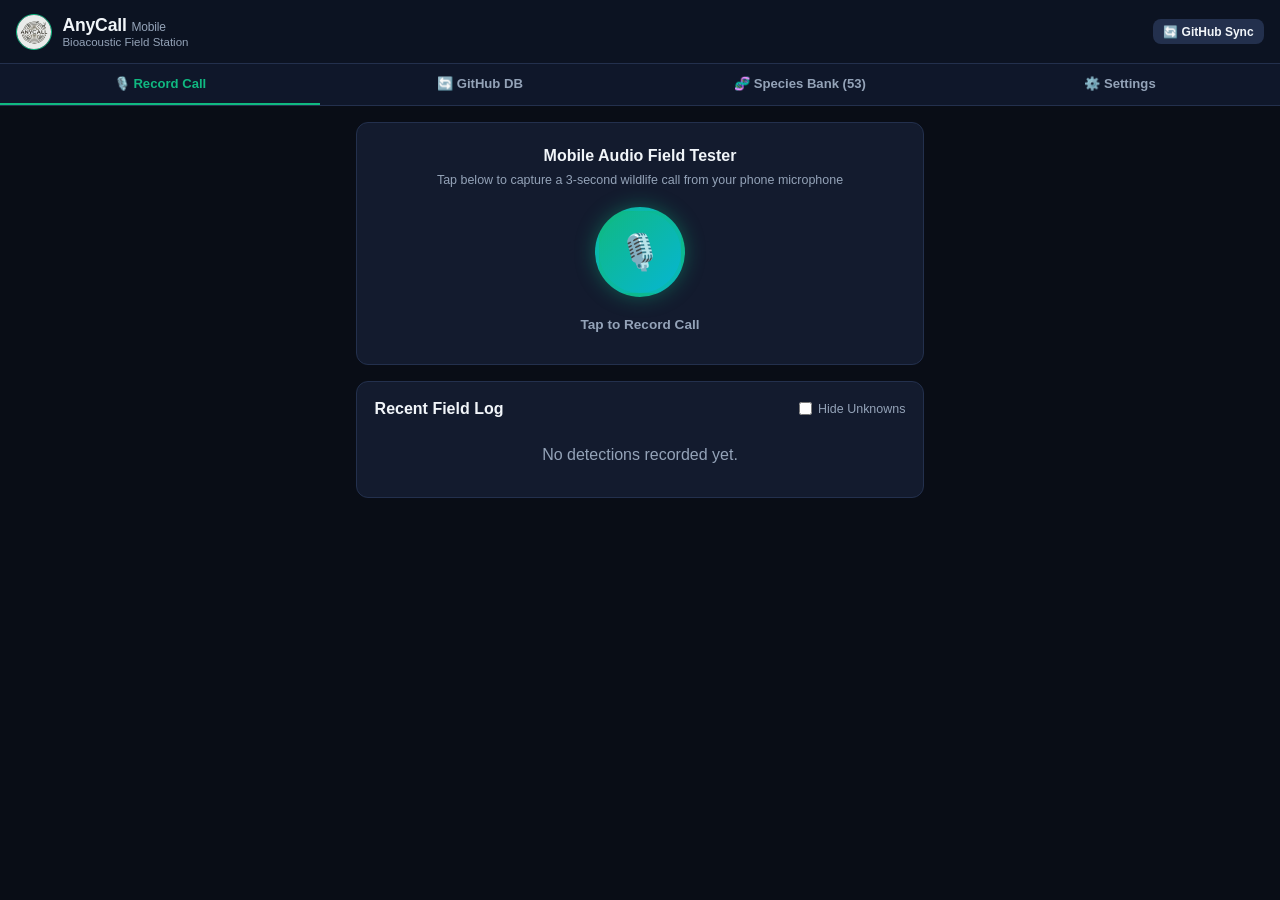
==== public/index.html @ b1ba61fa "feat: initial commit of AnyCall Android Field Station App with GitHub DB Sync" ====
<!DOCTYPE html>
<html lang="en">
<head>
  <meta charset="UTF-8">
  <meta name="viewport" content="width=device-width, initial-scale=1.0, maximum-scale=1.0, user-scalable=no">
  <title>AnyCall — Bioacoustic Mobile Field Station</title>
  <link rel="manifest" href="manifest.json">
  <link rel="stylesheet" href="style.css">
  <meta name="theme-color" content="#10b981">
  <link rel="icon" type="image/png" href="icons/icon-512.png">
</head>
<body>

  <!-- Top Brand Navigation Header -->
  <header>
    <div class="brand-area">
      <img src="icons/icon-512.png" alt="AnyCall Logo" class="brand-icon">
      <div>
        <div class="brand-name">AnyCall <span style="font-weight:400; font-size:0.75rem; color:var(--text-muted);">Mobile</span></div>
        <div class="brand-tag">Bioacoustic Field Station</div>
      </div>
    </div>
    <div>
      <button class="btn btn-secondary" onclick="updateDbFromGitHub()" style="padding: 0.35rem 0.65rem; font-size: 0.75rem;">
        🔄 GitHub Sync
      </button>
    </div>
  </header>

  <!-- Navigation Tabs -->
  <nav class="nav-tabs">
    <button class="tab-btn active" onclick="switchTab('tab-recorder')">🎙️ Record Call</button>
    <button class="tab-btn" onclick="switchTab('tab-sync')">🔄 GitHub DB</button>
    <button class="tab-btn" onclick="switchTab('tab-bank')">🧬 Species Bank (<span id="stat-species-count">53</span>)</button>
    <button class="tab-btn" onclick="switchTab('tab-settings')">⚙️ Settings</button>
  </nav>

  <!-- Main Container -->
  <main>

    <!-- TAB 1: Live Field Recorder -->
    <div id="tab-recorder" class="tab-content active">
      <div class="card" style="text-align: center; padding: 1.5rem 1rem;">
        <div class="card-title">Mobile Audio Field Tester</div>
        <div class="card-subtitle">Tap below to capture a 3-second wildlife call from your phone microphone</div>

        <div class="record-mic-btn" id="btn-record" onclick="toggleRecording()">
          🎙️
        </div>
        <div id="record-label" style="font-size: 0.85rem; font-weight: 600; color: var(--text-muted); margin-bottom: 0.5rem;">
          Tap to Record Call
        </div>
      </div>

      <!-- Inference Result Card -->
      <div class="card" id="rec-result-card" style="display: none;">
        <div style="display: flex; justify-content: space-between; align-items: flex-start; margin-bottom: 0.75rem;">
          <div>
            <div style="font-size: 0.72rem; color: var(--text-muted); text-transform: uppercase;">Top Predicted Species</div>
            <div style="font-size: 1.3rem; font-weight: 700; color: var(--text-main); margin-top: 0.2rem;" id="res-species-name">--</div>
          </div>
          <span id="res-status-badge" class="badge badge-aves">MATCH</span>
        </div>

        <div style="margin-top: 0.5rem;">
          <div style="display: flex; justify-content: space-between; font-size: 0.78rem; margin-bottom: 0.35rem;">
            <span>Cosine Similarity Confidence</span>
            <span id="res-conf-val" style="font-weight: 700;">--</span>
          </div>
          <div class="progress-container" style="margin: 0;">
            <div class="progress-bar" id="res-conf-fill"></div>
          </div>
        </div>
      </div>

      <!-- Live Detections Feed -->
      <div class="card">
        <div style="display: flex; justify-content: space-between; align-items: center; margin-bottom: 0.75rem;">
          <div class="card-title" style="margin-bottom: 0;">Recent Field Log</div>
          <label style="font-size: 0.78rem; color: var(--text-muted); display: flex; align-items: center; gap: 0.35rem; cursor: pointer;">
            <input type="checkbox" id="toggle-hide-unknowns-app" onchange="renderDetectionsFeed()" style="accent-color: var(--accent);">
            <span>Hide Unknowns</span>
          </label>
        </div>

        <div id="detections-feed-container">
          <p style="text-align: center; color: var(--text-muted); padding: 1rem;">No detections logged yet.</p>
        </div>
      </div>
    </div>

    <!-- TAB 2: GitHub Database Sync -->
    <div id="tab-sync" class="tab-content">
      <div class="card">
        <div class="card-title">GitHub Species Prototype Auto-Updater</div>
        <div class="card-subtitle">
          Pull the latest vector embeddings (`anycall.db`) directly from the official GitHub repository repository (`main/anycall.db`).
        </div>

        <div style="padding: 0.85rem; background: #090d16; border-radius: 8px; border: 1px solid var(--border); margin-bottom: 1.25rem;">
          <div style="display: flex; justify-content: space-between; font-size: 0.82rem; margin-bottom: 0.4rem;">
            <span style="color: var(--text-muted);">Official Repo:</span>
            <strong style="color: var(--accent);">techiitheblob/Anycall</strong>
          </div>
          <div style="display: flex; justify-content: space-between; font-size: 0.82rem; margin-bottom: 0.4rem;">
            <span style="color: var(--text-muted);">Remote File:</span>
            <span style="font-family: monospace;">main/anycall.db</span>
          </div>
          <div style="display: flex; justify-content: space-between; font-size: 0.82rem;">
            <span style="color: var(--text-muted);">Last Sync Timestamp:</span>
            <span id="db-last-sync-val" style="font-weight: 600;">Never</span>
          </div>
        </div>

        <button class="btn" id="btn-sync-db" onclick="updateDbFromGitHub()">
          🔄 Update DB from GitHub Now
        </button>

        <div id="db-progress-container" style="display: none; margin-top: 1rem;">
          <div class="progress-container">
            <div class="progress-bar" id="db-progress-bar"></div>
          </div>
          <div id="db-progress-text" style="font-size: 0.75rem; color: var(--text-muted); text-align: center;">
            Downloading species prototypes...
          </div>
        </div>
      </div>
    </div>

    <!-- TAB 3: Enrolled Species Bank -->
    <div id="tab-bank" class="tab-content">
      <div class="card">
        <div class="card-title">Enrolled Species Prototypes</div>
        <div class="card-subtitle">Active prototypes stored on unit hypersphere &middot; Zero retraining required</div>

        <div id="species-list-container">
          <p style="text-align: center; color: var(--text-muted); padding: 1.5rem;">Loading species database...</p>
        </div>
      </div>
    </div>

    <!-- TAB 4: Settings -->
    <div id="tab-settings" class="tab-content">
      <div class="card">
        <div class="card-title">AnyCall Edge Server Connection</div>
        <div class="card-subtitle">Configure the IP or URL of your local AnyCall Edge Station server.</div>

        <div style="margin-bottom: 1rem;">
          <label style="display: block; font-size: 0.78rem; color: var(--text-muted); margin-bottom: 0.35rem;">Edge Server API URL</label>
          <input type="text" id="setting-server-url" style="width: 100%; background: #090d16; border: 1px solid var(--border); color: #fff; padding: 0.6rem; border-radius: 6px; font-size: 0.9rem;" placeholder="http://192.168.1.100:8000">
        </div>

        <button class="btn" onclick="saveServerSettings()">💾 Save Server URL</button>
      </div>
    </div>

  </main>

  <!-- Toast Container -->
  <div id="toast">Operation completed successfully.</div>

  <script src="app.js"></script>
</body>
</html>
---- public/style.css ----
:root {
  --bg-main: #090d16;
  --bg-card: #131b2e;
  --bg-card-hover: #1a253e;
  --border: #23304d;
  --text-main: #f1f5f9;
  --text-muted: #94a3b8;
  --accent: #10b981;
  --accent-glow: rgba(16, 185, 129, 0.25);
  --amber: #f59e0b;
  --rose: #f43f5e;
  --cyan: #06b6d4;
}

* {
  box-sizing: border-box;
  margin: 0;
  padding: 0;
  font-family: -apple-system, BlinkMacSystemFont, "Segoe UI", Roboto, sans-serif;
  -webkit-tap-highlight-color: transparent;
}

body {
  background-color: var(--bg-main);
  color: var(--text-main);
  min-height: 100vh;
  display: flex;
  flex-direction: column;
  user-select: none;
}

header {
  background: #0c1322;
  border-bottom: 1px solid var(--border);
  padding: 0.85rem 1rem;
  display: flex;
  align-items: center;
  justify-content: space-between;
  position: sticky;
  top: 0;
  z-index: 50;
}

.brand-area {
  display: flex;
  align-items: center;
  gap: 0.65rem;
}

.brand-icon {
  width: 36px;
  height: 36px;
  border-radius: 50%;
  object-fit: cover;
  border: 1.5px solid var(--accent);
}

.brand-name {
  font-size: 1.1rem;
  font-weight: 700;
  letter-spacing: -0.01em;
}

.brand-tag {
  font-size: 0.72rem;
  color: var(--text-muted);
}

.nav-tabs {
  display: flex;
  background: #0f172a;
  border-bottom: 1px solid var(--border);
  overflow-x: auto;
}

.tab-btn {
  flex: 1;
  padding: 0.75rem 0.5rem;
  background: transparent;
  border: none;
  color: var(--text-muted);
  font-size: 0.82rem;
  font-weight: 600;
  text-align: center;
  white-space: nowrap;
  border-bottom: 2px solid transparent;
  cursor: pointer;
}

.tab-btn.active {
  color: var(--accent);
  border-bottom-color: var(--accent);
}

main {
  flex: 1;
  padding: 1rem;
  max-width: 600px;
  margin: 0 auto;
  width: 100%;
}

.tab-content {
  display: none;
}

.tab-content.active {
  display: block;
}

.card {
  background: var(--bg-card);
  border: 1px solid var(--border);
  border-radius: 12px;
  padding: 1.1rem;
  margin-bottom: 1rem;
}

.card-title {
  font-size: 1rem;
  font-weight: 700;
  margin-bottom: 0.5rem;
}

.card-subtitle {
  font-size: 0.78rem;
  color: var(--text-muted);
  margin-bottom: 0.85rem;
}

.btn {
  background: var(--accent);
  color: #022c22;
  border: none;
  padding: 0.65rem 1.1rem;
  border-radius: 8px;
  font-weight: 700;
  font-size: 0.88rem;
  cursor: pointer;
  display: inline-flex;
  align-items: center;
  justify-content: center;
  gap: 0.4rem;
  width: 100%;
  transition: transform 0.1s;
}

.btn:active {
  transform: scale(0.98);
}

.btn-secondary {
  background: #23304d;
  color: var(--text-main);
}

.btn-amber {
  background: var(--amber);
  color: #451a03;
}

.progress-container {
  background: #090d16;
  border: 1px solid var(--border);
  border-radius: 6px;
  height: 12px;
  overflow: hidden;
  margin: 0.75rem 0;
}

.progress-bar {
  height: 100%;
  background: linear-gradient(90deg, #10b981, #06b6d4);
  width: 0%;
  transition: width 0.2s ease;
}

.badge {
  display: inline-block;
  padding: 0.2rem 0.5rem;
  border-radius: 4px;
  font-size: 0.7rem;
  font-weight: 700;
  text-transform: uppercase;
}

.badge-aves { background: rgba(16, 185, 129, 0.15); color: #34d399; }
.badge-insecta { background: rgba(245, 158, 11, 0.15); color: #fbbf24; }
.badge-amphibia { background: rgba(6, 182, 212, 0.15); color: #22d3ee; }
.badge-mammalia { background: rgba(99, 102, 241, 0.15); color: #818cf8; }
.badge-unknown { background: rgba(244, 63, 94, 0.15); color: #fb7185; }

.species-item {
  display: flex;
  justify-content: space-between;
  align-items: center;
  padding: 0.75rem 0;
  border-bottom: 1px solid rgba(35, 48, 77, 0.6);
}

.species-item:last-child {
  border-bottom: none;
}

.record-mic-btn {
  width: 90px;
  height: 90px;
  border-radius: 50%;
  background: linear-gradient(135deg, #10b981, #06b6d4);
  border: 4px solid rgba(16, 185, 129, 0.3);
  box-shadow: 0 0 20px rgba(16, 185, 129, 0.4);
  display: flex;
  align-items: center;
  justify-content: center;
  font-size: 2.2rem;
  color: #fff;
  margin: 1.25rem auto;
  cursor: pointer;
}

.record-mic-btn.recording {
  background: linear-gradient(135deg, #f43f5e, #f59e0b);
  box-shadow: 0 0 25px rgba(244, 63, 94, 0.6);
  animation: pulse 1.2s infinite;
}

@keyframes pulse {
  0% { transform: scale(1); }
  50% { transform: scale(1.06); }
  100% { transform: scale(1); }
}

#toast {
  position: fixed;
  bottom: 1.5rem;
  left: 50%;
  transform: translateX(-50%) translateY(100px);
  background: #1e293b;
  color: #fff;
  padding: 0.75rem 1.25rem;
  border-radius: 8px;
  border-left: 4px solid var(--accent);
  box-shadow: 0 10px 25px rgba(0,0,0,0.5);
  font-size: 0.85rem;
  font-weight: 500;
  opacity: 0;
  transition: all 0.3s cubic-bezier(0.16, 1, 0.3, 1);
  z-index: 200;
  width: 90%;
  max-width: 400px;
  text-align: center;
}

#toast.show {
  transform: translateX(-50%) translateY(0);
  opacity: 1;
}
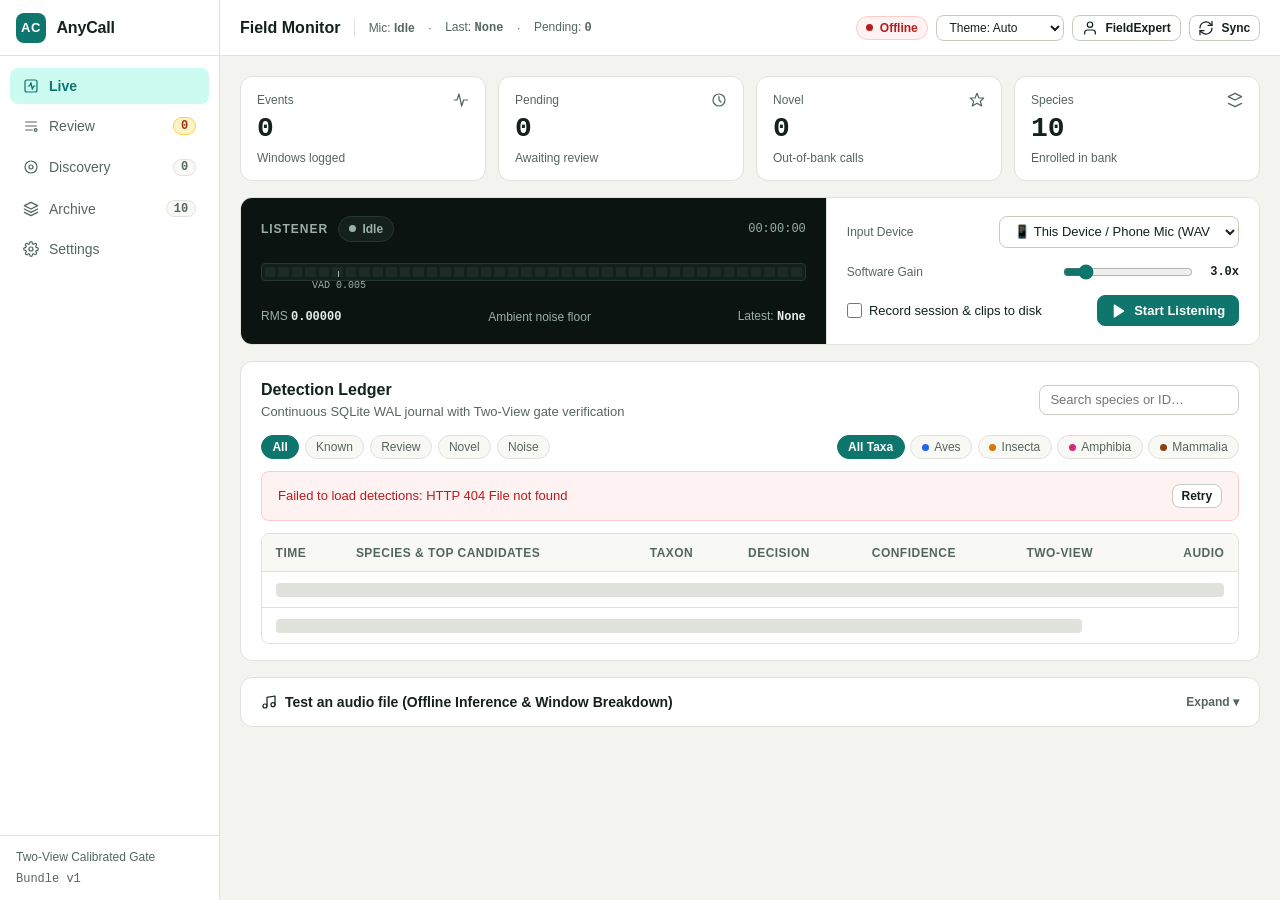
==== commit cbe834dc: "Upgrade Anycall-Android to AnyCall v2 framework, 53-point mobile UI, and direct Phone Mic WAV buffer" ====
--- a/public/index.html
+++ b/public/index.html
@@ -1,164 +1,3722 @@
 <!DOCTYPE html>
-<html lang="en">
+<html lang="en" data-theme="auto">
 <head>
-  <meta charset="UTF-8">
-  <meta name="viewport" content="width=device-width, initial-scale=1.0, maximum-scale=1.0, user-scalable=no">
-  <title>AnyCall — Bioacoustic Mobile Field Station</title>
-  <link rel="manifest" href="manifest.json">
-  <link rel="stylesheet" href="style.css">
-  <meta name="theme-color" content="#10b981">
-  <link rel="icon" type="image/png" href="icons/icon-512.png">
+  <meta charset="UTF-8" />
+  <meta name="viewport" content="width=device-width, initial-scale=1.0, viewport-fit=cover" />
+  <meta name="theme-color" content="#0f766e" />
+  <meta name="apple-mobile-web-app-capable" content="yes" />
+  <meta name="apple-mobile-web-app-status-bar-style" content="black-translucent" />
+  <link rel="manifest" href="manifest.json" />
+  <link rel="icon" type="image/png" href="icons/icon-512.png" />
+  <title>AnyCall Field Station — Acoustic Monitoring Console</title>
+  <style>
+    /* =========================================================================
+       C. COLOR & THEME TOKENS (Items 17–24) + D. TYPOGRAPHY (Items 25–27)
+       ========================================================================= */
+    :root {
+      /* 6-Step Type Scale: 12 / 13 / 14 / 16 / 20 / 28px */
+      --text-xs: 0.75rem;    /* 12px */
+      --text-sm: 0.8125rem;  /* 13px */
+      --text-base: 0.875rem; /* 14px */
+      --text-md: 1rem;       /* 16px */
+      --text-lg: 1.25rem;    /* 20px */
+      --text-xl: 1.75rem;    /* 28px */
+
+      --font-sans: "Inter", -apple-system, BlinkMacSystemFont, "Segoe UI", Roboto, sans-serif;
+      --font-mono: "JetBrains Mono", "SFMono-Regular", Consolas, "Liberation Mono", Menlo, monospace;
+
+      /* Shape & Depth (Item 24) */
+      --radius-card: 12px;
+      --radius-ctrl: 8px;
+      --radius-pill: 999px;
+
+      /* Light Theme (Default — Warm Paper & Deep Teal) */
+      --canvas: #f3f4ef;
+      --surface: #ffffff;
+      --surface-subtle: #f8f9f5;
+      --surface-hover: #eef0e9;
+      --border: #dfe3dc;
+      --border-strong: #c5ccc1;
+      --text: #14211c;
+      --text-muted: #55665e; /* >= 4.8:1 contrast on #ffffff & #f3f4ef */
+
+      --accent: #0f766e;
+      --accent-hover: #115e59;
+      --accent-fg: #ffffff;
+      --accent-tint: #ccfbf1;
+
+      /* Semantic Decision Tokens (Item 20: Novel is Violet, Danger reserved for errors/destructive) */
+      --known-fg: #15803d;
+      --known-bg: #dcfce7;
+      --known-border: #86efac;
+
+      --review-fg: #9a3412;
+      --review-bg: #fef3c7;
+      --review-border: #fcd34d;
+
+      --novel-fg: #6d28d9;
+      --novel-bg: #ede9fe;
+      --novel-border: #c4b5fd;
+
+      --noise-fg: #475569;
+      --noise-bg: #f1f5f9;
+      --noise-border: #cbd5e1;
+
+      --danger: #b91c1c;
+      --danger-hover: #991b1b;
+      --danger-bg: #fef2f2;
+      --danger-border: #fecaca;
+
+      /* Taxon Dot Colors (Item 21) */
+      --taxon-aves: #2563eb;
+      --taxon-insecta: #d97706;
+      --taxon-amphibia: #db2777;
+      --taxon-mammalia: #92400e;
+      --taxon-novel: #7c3aed;
+
+      /* Instrument Panel (Stays dark in Light & Dark themes) */
+      --inst-bg: #0c1411;
+      --inst-surface: #13201b;
+      --inst-border: #233830;
+      --inst-text: #e6efe9;
+      --inst-muted: #9ab0a6;
+      --led-off: #1b2c25;
+      --led-green: #22c55e;
+      --led-amber: #f59e0b;
+      --led-red: #ef4444;
+    }
+
+    /* Dark Theme (Manual or System Auto) */
+    @media (prefers-color-scheme: dark) {
+      html[data-theme="auto"] {
+        --canvas: #0b1210;
+        --surface: #121c18;
+        --surface-subtle: #16231e;
+        --surface-hover: #1c2c26;
+        --border: #24332c;
+        --border-strong: #32473d;
+        --text: #e6efe9;
+        --text-muted: #93a89e;
+
+        --accent: #2dd4bf;
+        --accent-hover: #14b8a6;
+        --accent-fg: #06211d;
+        --accent-tint: #133631;
+
+        --known-fg: #86efac;
+        --known-bg: #0f2e1c;
+        --known-border: #166534;
+
+        --review-fg: #fcd34d;
+        --review-bg: #332208;
+        --review-border: #854d0e;
+
+        --novel-fg: #d8b4fe;
+        --novel-bg: #291547;
+        --novel-border: #5b21b6;
+
+        --noise-fg: #cbd5e1;
+        --noise-bg: #1e293b;
+        --noise-border: #334155;
+
+        --danger: #f87171;
+        --danger-hover: #ef4444;
+        --danger-bg: #2d1215;
+        --danger-border: #7f1d1d;
+      }
+    }
+
+    html[data-theme="dark"] {
+      --canvas: #0b1210;
+      --surface: #121c18;
+      --surface-subtle: #16231e;
+      --surface-hover: #1c2c26;
+      --border: #24332c;
+      --border-strong: #32473d;
+      --text: #e6efe9;
+      --text-muted: #93a89e;
+
+      --accent: #2dd4bf;
+      --accent-hover: #14b8a6;
+      --accent-fg: #06211d;
+      --accent-tint: #133631;
+
+      --known-fg: #86efac;
+      --known-bg: #0f2e1c;
+      --known-border: #166534;
+
+      --review-fg: #fcd34d;
+      --review-bg: #332208;
+      --review-border: #854d0e;
+
+      --novel-fg: #d8b4fe;
+      --novel-bg: #291547;
+      --novel-border: #5b21b6;
+
+      --noise-fg: #cbd5e1;
+      --noise-bg: #1e293b;
+      --noise-border: #334155;
+
+      --danger: #f87171;
+      --danger-hover: #ef4444;
+      --danger-bg: #2d1215;
+      --danger-border: #7f1d1d;
+    }
+
+    /* Item 19: Night (Red-Shift) Fieldwork Mode — preserves scotopic dark adaptation */
+    html[data-theme="night"] {
+      --canvas: #080202;
+      --surface: #120404;
+      --surface-subtle: #1a0707;
+      --surface-hover: #240a0a;
+      --border: #361010;
+      --border-strong: #521818;
+      --text: #ff8585;
+      --text-muted: #bd5757;
+
+      --accent: #e11d48;
+      --accent-hover: #be123c;
+      --accent-fg: #180205;
+      --accent-tint: #330811;
+
+      --known-fg: #fda4af;
+      --known-bg: #29070d;
+      --known-border: #611220;
+
+      --review-fg: #fdba74;
+      --review-bg: #2b1005;
+      --review-border: #6c280b;
+
+      --novel-fg: #f0abfc;
+      --novel-bg: #29092e;
+      --novel-border: #63176e;
+
+      --noise-fg: #c77d7d;
+      --noise-bg: #1c0909;
+      --noise-border: #3d1414;
+
+      --danger: #ff4d4d;
+      --danger-hover: #ff1a1a;
+      --danger-bg: #330505;
+      --danger-border: #7a1111;
+
+      --inst-bg: #080101;
+      --inst-surface: #120303;
+      --inst-border: #360f0f;
+      --inst-text: #ff8585;
+      --inst-muted: #b85151;
+      --led-off: #260808;
+      --led-green: #dc2626;
+      --led-amber: #ea580c;
+      --led-red: #ff4d4d;
+    }
+
+    /* =========================================================================
+       RESET & ACCESSIBILITY BASE (Items 25–27, 49, 51, 52)
+       ========================================================================= */
+    * {
+      box-sizing: border-box;
+      margin: 0;
+      padding: 0;
+    }
+
+    body {
+      background-color: var(--canvas);
+      color: var(--text);
+      font-family: var(--font-sans);
+      font-size: var(--text-base);
+      line-height: 1.5;
+      min-height: 100vh;
+      -webkit-font-smoothing: antialiased;
+    }
+
+    .mono, .num {
+      font-family: var(--font-mono);
+      font-variant-numeric: tabular-nums;
+    }
+
+    :focus-visible {
+      outline: 2px solid var(--accent);
+      outline-offset: 2px;
+    }
+
+    button, input, select {
+      font-family: inherit;
+      font-size: var(--text-base);
+      color: inherit;
+    }
+
+    .svg-icon {
+      width: 16px;
+      height: 16px;
+      stroke: currentColor;
+      stroke-width: 1.85;
+      stroke-linecap: round;
+      stroke-linejoin: round;
+      fill: none;
+      flex-shrink: 0;
+    }
+
+    /* =========================================================================
+       B. APP SHELL: LEFT SIDEBAR + 56px TOP BAR + MAIN AREA (Items 7–10)
+       ========================================================================= */
+    .app-shell {
+      display: grid;
+      grid-template-columns: 220px 1fr;
+      min-height: 100vh;
+    }
+
+    .sidebar {
+      background: var(--surface);
+      border-right: 1px solid var(--border);
+      display: flex;
+      flex-direction: column;
+      position: sticky;
+      top: 0;
+      height: 100vh;
+      z-index: 30;
+    }
+
+    .brand-bar {
+      height: 56px;
+      padding: 0 1rem;
+      display: flex;
+      align-items: center;
+      gap: 0.65rem;
+      border-bottom: 1px solid var(--border);
+    }
+
+    .brand-mark {
+      width: 30px;
+      height: 30px;
+      border-radius: var(--radius-ctrl);
+      background: var(--accent);
+      color: var(--accent-fg);
+      display: grid;
+      place-items: center;
+      font-weight: 600;
+      font-size: var(--text-sm);
+      letter-spacing: 0.04em;
+    }
+
+    .brand-name {
+      font-size: var(--text-md);
+      font-weight: 600;
+      letter-spacing: -0.01em;
+    }
+
+    .nav-rail {
+      padding: 0.75rem 0.6rem;
+      display: flex;
+      flex-direction: column;
+      gap: 0.25rem;
+      flex: 1;
+    }
+
+    .nav-tab {
+      display: flex;
+      align-items: center;
+      justify-content: space-between;
+      gap: 0.65rem;
+      width: 100%;
+      padding: 0.55rem 0.75rem;
+      border: 1px solid transparent;
+      border-radius: var(--radius-ctrl);
+      background: transparent;
+      color: var(--text-muted);
+      font-size: var(--text-base);
+      font-weight: 500;
+      cursor: pointer;
+      text-align: left;
+      transition: background 0.12s, color 0.12s;
+    }
+
+    .nav-tab:hover {
+      background: var(--surface-hover);
+      color: var(--text);
+    }
+
+    .nav-tab[aria-selected="true"] {
+      background: var(--accent-tint);
+      color: var(--accent);
+      font-weight: 600;
+    }
+
+    .nav-tab-left {
+      display: flex;
+      align-items: center;
+      gap: 0.65rem;
+    }
+
+    /* Item 38: Only Review count uses attention colour; Archive & Discovery stay neutral */
+    .nav-badge {
+      font-family: var(--font-mono);
+      font-variant-numeric: tabular-nums;
+      font-size: var(--text-xs);
+      padding: 0.05rem 0.45rem;
+      border-radius: var(--radius-pill);
+      background: var(--surface-subtle);
+      color: var(--text-muted);
+      border: 1px solid var(--border);
+      font-weight: 600;
+    }
+
+    .nav-badge.attention {
+      background: var(--review-bg);
+      color: var(--review-fg);
+      border-color: var(--review-border);
+    }
+
+    .sidebar-foot {
+      padding: 0.75rem 1rem;
+      border-top: 1px solid var(--border);
+      font-size: var(--text-xs);
+      color: var(--text-muted);
+      display: flex;
+      flex-direction: column;
+      gap: 0.25rem;
+    }
+
+    .main-column {
+      display: flex;
+      flex-direction: column;
+      min-width: 0;
+    }
+
+    /* Item 9 & 10: 56px Top Bar with Live Status */
+    .topbar {
+      height: 56px;
+      background: var(--surface);
+      border-bottom: 1px solid var(--border);
+      padding: 0 1.25rem;
+      display: flex;
+      align-items: center;
+      justify-content: space-between;
+      gap: 1rem;
+      position: sticky;
+      top: 0;
+      z-index: 25;
+    }
+
+    .topbar-left {
+      display: flex;
+      align-items: center;
+      gap: 0.85rem;
+      min-width: 0;
+    }
+
+    .page-heading {
+      font-size: var(--text-md);
+      font-weight: 600;
+      white-space: nowrap;
+    }
+
+    .live-strip {
+      display: flex;
+      align-items: center;
+      gap: 0.85rem;
+      font-size: var(--text-xs);
+      color: var(--text-muted);
+      padding-left: 0.85rem;
+      border-left: 1px solid var(--border);
+    }
+
+    .topbar-right {
+      display: flex;
+      align-items: center;
+      gap: 0.5rem;
+    }
+
+    /* Item 2: Real Connection Status Pill */
+    .conn-pill {
+      display: inline-flex;
+      align-items: center;
+      gap: 0.4rem;
+      font-size: var(--text-xs);
+      font-weight: 600;
+      padding: 0.25rem 0.6rem;
+      border-radius: var(--radius-pill);
+      border: 1px solid var(--border);
+      background: var(--surface-subtle);
+      color: var(--text-muted);
+    }
+
+    .conn-dot {
+      width: 7px;
+      height: 7px;
+      border-radius: 50%;
+      background: var(--text-muted);
+    }
+
+    .conn-pill[data-conn="connected"] {
+      color: var(--known-fg);
+      background: var(--known-bg);
+      border-color: var(--known-border);
+    }
+    .conn-pill[data-conn="connected"] .conn-dot {
+      background: var(--known-fg);
+    }
+
+    .conn-pill[data-conn="reconnecting"] {
+      color: var(--review-fg);
+      background: var(--review-bg);
+      border-color: var(--review-border);
+    }
+    .conn-pill[data-conn="reconnecting"] .conn-dot {
+      background: var(--review-fg);
+    }
+
+    .conn-pill[data-conn="offline"] {
+      color: var(--danger);
+      background: var(--danger-bg);
+      border-color: var(--danger-border);
+    }
+    .conn-pill[data-conn="offline"] .conn-dot {
+      background: var(--danger);
+    }
+
+    .workspace {
+      padding: 1.25rem;
+      max-width: 1400px;
+      width: 100%;
+      margin: 0 auto;
+      display: flex;
+      flex-direction: column;
+      gap: 1rem;
+    }
+
+    .tab-panel {
+      display: none;
+      flex-direction: column;
+      gap: 1rem;
+    }
+
+    .tab-panel.active {
+      display: flex;
+    }
+
+    /* =========================================================================
+       CARDS, BUTTONS, TAGS, INPUTS (Items 20, 21, 24, 31, 32)
+       ========================================================================= */
+    .card {
+      background: var(--surface);
+      border: 1px solid var(--border);
+      border-radius: var(--radius-card);
+      padding: 1rem 1.25rem;
+    }
+
+    .card-head {
+      display: flex;
+      align-items: center;
+      justify-content: space-between;
+      gap: 0.75rem;
+      flex-wrap: wrap;
+      margin-bottom: 0.85rem;
+    }
+
+    .card-title {
+      font-size: var(--text-md);
+      font-weight: 600;
+    }
+
+    .card-desc {
+      font-size: var(--text-sm);
+      color: var(--text-muted);
+    }
+
+    .btn {
+      display: inline-flex;
+      align-items: center;
+      justify-content: center;
+      gap: 0.45rem;
+      padding: 0.42rem 0.8rem;
+      border-radius: var(--radius-ctrl);
+      border: 1px solid var(--border-strong);
+      background: var(--surface);
+      color: var(--text);
+      font-size: var(--text-sm);
+      font-weight: 600;
+      cursor: pointer;
+      transition: background 0.12s, border-color 0.12s;
+      white-space: nowrap;
+    }
+
+    .btn:hover:not(:disabled) {
+      background: var(--surface-hover);
+    }
+
+    .btn:disabled {
+      opacity: 0.5;
+      cursor: not-allowed;
+    }
+
+    .btn-primary {
+      background: var(--accent);
+      color: var(--accent-fg);
+      border-color: var(--accent);
+    }
+
+    .btn-primary:hover:not(:disabled) {
+      background: var(--accent-hover);
+      border-color: var(--accent-hover);
+    }
+
+    .btn-danger {
+      background: var(--danger-bg);
+      color: var(--danger);
+      border-color: var(--danger-border);
+    }
+
+    .btn-danger:hover:not(:disabled) {
+      background: var(--danger);
+      color: #ffffff;
+      border-color: var(--danger);
+    }
+
+    .btn-sm {
+      padding: 0.25rem 0.55rem;
+      font-size: var(--text-xs);
+    }
+
+    /* Item 6: High-contrast Play Clip button */
+    .btn-play-clip {
+      display: inline-flex;
+      align-items: center;
+      gap: 0.35rem;
+      padding: 0.25rem 0.6rem;
+      border-radius: var(--radius-ctrl);
+      border: 1px solid var(--border-strong);
+      background: var(--surface-subtle);
+      color: var(--text);
+      font-size: var(--text-xs);
+      font-weight: 600;
+      cursor: pointer;
+    }
+
+    .btn-play-clip:hover {
+      background: var(--accent);
+      color: var(--accent-fg);
+      border-color: var(--accent);
+    }
+
+    .form-input, .form-select {
+      padding: 0.42rem 0.65rem;
+      border-radius: var(--radius-ctrl);
+      border: 1px solid var(--border-strong);
+      background: var(--surface);
+      color: var(--text);
+      font-size: var(--text-sm);
+    }
+
+    /* Decision Tags (Item 20: Novel is Violet) */
+    .decision-tag {
+      display: inline-flex;
+      align-items: center;
+      padding: 0.14rem 0.5rem;
+      border-radius: var(--radius-pill);
+      font-size: var(--text-xs);
+      font-weight: 600;
+      border: 1px solid transparent;
+    }
+
+    .decision-KNOWN, .decision-KNOWN_MEMORY {
+      background: var(--known-bg);
+      color: var(--known-fg);
+      border-color: var(--known-border);
+    }
+
+    .decision-REVIEW {
+      background: var(--review-bg);
+      color: var(--review-fg);
+      border-color: var(--review-border);
+    }
+
+    .decision-NOVEL {
+      background: var(--novel-bg);
+      color: var(--novel-fg);
+      border-color: var(--novel-border);
+    }
+
+    .decision-NOISE {
+      background: var(--noise-bg);
+      color: var(--noise-fg);
+      border-color: var(--noise-border);
+    }
+
+    /* Item 21: Neutral Taxon Tag with Colored Dot */
+    .taxon-tag {
+      display: inline-flex;
+      align-items: center;
+      gap: 0.38rem;
+      padding: 0.14rem 0.5rem;
+      border-radius: var(--radius-pill);
+      font-size: var(--text-xs);
+      font-weight: 500;
+      background: var(--surface-subtle);
+      color: var(--text);
+      border: 1px solid var(--border);
+    }
+
+    .taxon-dot {
+      width: 7px;
+      height: 7px;
+      border-radius: 50%;
+      background: var(--taxon-aves);
+    }
+    .taxon-dot[data-taxon="aves"] { background: var(--taxon-aves); }
+    .taxon-dot[data-taxon="insecta"] { background: var(--taxon-insecta); }
+    .taxon-dot[data-taxon="amphibia"] { background: var(--taxon-amphibia); }
+    .taxon-dot[data-taxon="mammalia"] { background: var(--taxon-mammalia); }
+    .taxon-dot[data-taxon="novel"] { background: var(--taxon-novel); }
+
+    /* =========================================================================
+       ITEM 11: KPI TILES
+       ========================================================================= */
+    .kpi-grid {
+      display: grid;
+      grid-template-columns: repeat(4, 1fr);
+      gap: 0.75rem;
+    }
+
+    .kpi-tile {
+      background: var(--surface);
+      border: 1px solid var(--border);
+      border-radius: var(--radius-card);
+      padding: 0.85rem 1rem;
+      display: flex;
+      flex-direction: column;
+      gap: 0.2rem;
+    }
+
+    .kpi-label {
+      font-size: var(--text-xs);
+      color: var(--text-muted);
+      font-weight: 500;
+      display: flex;
+      align-items: center;
+      justify-content: space-between;
+    }
+
+    .kpi-value {
+      font-family: var(--font-mono);
+      font-variant-numeric: tabular-nums;
+      font-size: var(--text-xl);
+      font-weight: 600;
+      line-height: 1.2;
+    }
+
+    .kpi-sub {
+      font-size: var(--text-xs);
+      color: var(--text-muted);
+    }
+
+    /* =========================================================================
+       ITEM 12, 30, 31: TWO-ZONE LISTENER CARD & 40-SEGMENT LED VU METER
+       ========================================================================= */
+    .listener-card {
+      background: var(--surface);
+      border: 1px solid var(--border);
+      border-radius: var(--radius-card);
+      overflow: hidden;
+      display: grid;
+      grid-template-columns: 1.35fr 1fr;
+    }
+
+    .listener-instrument {
+      background: var(--inst-bg);
+      color: var(--inst-text);
+      padding: 1.1rem 1.25rem;
+      display: flex;
+      flex-direction: column;
+      justify-content: space-between;
+      gap: 0.9rem;
+    }
+
+    .inst-head {
+      display: flex;
+      align-items: center;
+      justify-content: space-between;
+      gap: 0.75rem;
+      flex-wrap: wrap;
+    }
+
+    .inst-title-group {
+      display: flex;
+      align-items: center;
+      gap: 0.65rem;
+    }
+
+    .inst-title {
+      font-size: var(--text-xs);
+      font-weight: 600;
+      letter-spacing: 0.08em;
+      color: var(--inst-muted);
+    }
+
+    /* Item 31: Status Pill driven by data-state */
+    .status-pill {
+      display: inline-flex;
+      align-items: center;
+      gap: 0.4rem;
+      padding: 0.18rem 0.6rem;
+      border-radius: var(--radius-pill);
+      font-size: var(--text-xs);
+      font-weight: 600;
+      border: 1px solid var(--inst-border);
+      background: var(--inst-surface);
+      color: var(--inst-muted);
+    }
+
+    .status-pill-dot {
+      width: 7px;
+      height: 7px;
+      border-radius: 50%;
+      background: var(--inst-muted);
+    }
+
+    .status-pill[data-state="listening"] {
+      color: #4ade80;
+      border-color: #166534;
+      background: #0d2818;
+    }
+    .status-pill[data-state="listening"] .status-pill-dot {
+      background: #22c55e;
+      animation: pulse-dot 1.6s infinite ease-in-out;
+    }
+
+    .status-pill[data-state="recording"] {
+      color: #fca5a5;
+      border-color: #7f1d1d;
+      background: #2d0e11;
+    }
+    .status-pill[data-state="recording"] .status-pill-dot {
+      background: #ef4444;
+      animation: pulse-dot 1s infinite ease-in-out;
+    }
+
+    /* Item 30: 40-Segment LED Bar with Peak-Hold & VAD Threshold Tick */
+    .vu-wrapper {
+      position: relative;
+      padding: 0.45rem 0 0.75rem 0;
+    }
+
+    .vu-led-strip {
+      display: grid;
+      grid-template-columns: repeat(40, 1fr);
+      gap: 3px;
+      height: 18px;
+      background: var(--inst-surface);
+      padding: 3px;
+      border-radius: 4px;
+      border: 1px solid var(--inst-border);
+    }
+
+    .vu-seg {
+      background: var(--led-off);
+      border-radius: 1.5px;
+      transition: background 0.06s;
+    }
+
+    .vu-seg.on[data-zone="green"] { background: var(--led-green); }
+    .vu-seg.on[data-zone="amber"] { background: var(--led-amber); }
+    .vu-seg.on[data-zone="red"]   { background: var(--led-red); }
+    .vu-seg.peak {
+      background: #ffffff !important;
+    }
+
+    .vu-vad-marker {
+      position: absolute;
+      left: 14.3%; /* 0.005 / 0.035 = 14.3% */
+      bottom: 0;
+      transform: translateX(-50%);
+      font-family: var(--font-mono);
+      font-size: 10px;
+      color: var(--inst-muted);
+      display: flex;
+      flex-direction: column;
+      align-items: center;
+      pointer-events: none;
+    }
+
+    .vu-vad-marker::before {
+      content: "";
+      width: 1px;
+      height: 6px;
+      background: var(--inst-muted);
+      margin-bottom: 1px;
+    }
+
+    .inst-meta {
+      display: flex;
+      align-items: center;
+      justify-content: space-between;
+      flex-wrap: wrap;
+      gap: 0.75rem;
+      font-size: var(--text-xs);
+      color: var(--inst-muted);
+    }
+
+    .inst-vad-state[data-active="true"] {
+      color: #4ade80;
+      font-weight: 600;
+    }
+
+    .listener-controls {
+      padding: 1.1rem 1.25rem;
+      background: var(--surface);
+      border-left: 1px solid var(--border);
+      display: flex;
+      flex-direction: column;
+      justify-content: space-between;
+      gap: 0.75rem;
+    }
+
+    .ctrl-row {
+      display: flex;
+      align-items: center;
+      justify-content: space-between;
+      gap: 0.75rem;
+    }
+
+    .ctrl-label {
+      font-size: var(--text-xs);
+      color: var(--text-muted);
+      font-weight: 500;
+    }
+
+    .mobile-ctrl-toggle {
+      display: none;
+    }
+
+    /* =========================================================================
+       ITEM 32–34, 37: FILTER CHIPS & STICKY LEDGER TABLE
+       ========================================================================= */
+    .filter-bar {
+      display: flex;
+      align-items: center;
+      justify-content: space-between;
+      flex-wrap: wrap;
+      gap: 0.65rem;
+      margin-bottom: 0.75rem;
+    }
+
+    .chip-group {
+      display: flex;
+      align-items: center;
+      gap: 0.35rem;
+      flex-wrap: wrap;
+    }
+
+    .filter-chip {
+      padding: 0.25rem 0.65rem;
+      border-radius: var(--radius-pill);
+      border: 1px solid var(--border);
+      background: var(--surface-subtle);
+      color: var(--text-muted);
+      font-size: var(--text-xs);
+      font-weight: 500;
+      cursor: pointer;
+      display: inline-flex;
+      align-items: center;
+      gap: 0.35rem;
+    }
+
+    .filter-chip:hover {
+      background: var(--surface-hover);
+      color: var(--text);
+    }
+
+    .filter-chip[aria-pressed="true"] {
+      background: var(--accent);
+      color: var(--accent-fg);
+      border-color: var(--accent);
+      font-weight: 600;
+    }
+
+    .table-scroll {
+      overflow-x: auto;
+      max-height: 480px;
+      overflow-y: auto;
+      border: 1px solid var(--border);
+      border-radius: var(--radius-ctrl);
+    }
+
+    table {
+      width: 100%;
+      border-collapse: collapse;
+      text-align: left;
+    }
+
+    /* Item 37: Sticky Table Headers, Caps only for table headers */
+    thead th {
+      position: sticky;
+      top: 0;
+      z-index: 5;
+      background: var(--surface-subtle);
+      color: var(--text-muted);
+      font-size: var(--text-xs);
+      font-weight: 600;
+      text-transform: uppercase;
+      letter-spacing: 0.04em;
+      padding: 0.6rem 0.85rem;
+      border-bottom: 1px solid var(--border);
+    }
+
+    tbody td {
+      padding: 0.65rem 0.85rem;
+      border-bottom: 1px solid var(--border);
+      font-size: var(--text-sm);
+      vertical-align: middle;
+    }
+
+    tbody tr:last-child td {
+      border-bottom: none;
+    }
+
+    tbody tr:hover:not(.audio-drawer-row) {
+      background: var(--surface-subtle);
+    }
+
+    /* Item 42: 2-second highlight on newly inserted detection rows */
+    @keyframes row-flash {
+      0%   { background-color: var(--accent-tint); }
+      100% { background-color: transparent; }
+    }
+
+    tr.new-row-highlight {
+      animation: row-flash 2s ease-out;
+    }
+
+    /* Item 5: Theme surface for expanded audio row (no dark rgba block) */
+    tr.audio-drawer-row {
+      background: var(--surface-subtle);
+    }
+
+    .conf-cell {
+      display: flex;
+      align-items: center;
+      gap: 0.5rem;
+    }
+
+    .conf-bar-track {
+      width: 54px;
+      height: 5px;
+      border-radius: var(--radius-pill);
+      background: var(--border);
+      overflow: hidden;
+    }
+
+    .conf-bar-fill {
+      height: 100%;
+      background: var(--accent);
+      border-radius: var(--radius-pill);
+    }
+
+    /* =========================================================================
+       ITEM 13: COLLAPSED FILE TESTER ACCORDION
+       ========================================================================= */
+    details.accordion-card {
+      background: var(--surface);
+      border: 1px solid var(--border);
+      border-radius: var(--radius-card);
+      overflow: hidden;
+    }
+
+    details.accordion-card > summary {
+      padding: 0.85rem 1.25rem;
+      cursor: pointer;
+      font-weight: 600;
+      font-size: var(--text-base);
+      display: flex;
+      align-items: center;
+      justify-content: space-between;
+      user-select: none;
+      list-style: none;
+    }
+
+    details.accordion-card > summary::-webkit-details-marker {
+      display: none;
+    }
+
+    .accordion-body {
+      padding: 1rem 1.25rem;
+      border-top: 1px solid var(--border);
+    }
+
+    /* =========================================================================
+       ITEM 14: REVIEW QUEUE MASTER / DETAIL SPLIT (320px left + right detail)
+       ========================================================================= */
+    .review-split {
+      display: grid;
+      grid-template-columns: 320px 1fr;
+      gap: 1rem;
+      align-items: start;
+    }
+
+    .review-master {
+      background: var(--surface);
+      border: 1px solid var(--border);
+      border-radius: var(--radius-card);
+      overflow: hidden;
+      display: flex;
+      flex-direction: column;
+      max-height: 75vh;
+    }
+
+    .review-master-head {
+      padding: 0.75rem 0.9rem;
+      border-bottom: 1px solid var(--border);
+      background: var(--surface-subtle);
+      display: flex;
+      flex-direction: column;
+      gap: 0.5rem;
+    }
+
+    .review-list {
+      overflow-y: auto;
+      divide-y: 1px solid var(--border);
+    }
+
+    .review-list-item {
+      padding: 0.7rem 0.9rem;
+      border-bottom: 1px solid var(--border);
+      cursor: pointer;
+      display: flex;
+      align-items: flex-start;
+      gap: 0.6rem;
+      transition: background 0.12s;
+    }
+
+    .review-list-item:hover {
+      background: var(--surface-hover);
+    }
+
+    .review-list-item[aria-selected="true"] {
+      background: var(--accent-tint);
+      border-left: 3px solid var(--accent);
+    }
+
+    .review-detail {
+      background: var(--surface);
+      border: 1px solid var(--border);
+      border-radius: var(--radius-card);
+      padding: 1.25rem;
+      display: flex;
+      flex-direction: column;
+      gap: 1rem;
+    }
+
+    .spectrogram-frame {
+      width: 100%;
+      height: 150px;
+      border-radius: var(--radius-ctrl);
+      border: 1px solid var(--border);
+      background: var(--inst-bg);
+      overflow: hidden;
+      position: relative;
+      display: flex;
+      align-items: center;
+      justify-content: center;
+    }
+
+    .spectrogram-frame img,
+    .spectrogram-frame canvas {
+      width: 100%;
+      height: 100%;
+      object-fit: cover;
+      display: block;
+    }
+
+    .kbd-hint {
+      font-family: var(--font-mono);
+      font-size: 11px;
+      padding: 0.08rem 0.35rem;
+      border-radius: 4px;
+      border: 1px solid var(--border-strong);
+      background: var(--surface-subtle);
+      color: var(--text-muted);
+    }
+
+    /* =========================================================================
+       ITEM 15: DISCOVERY CARD GRID
+       ========================================================================= */
+    .discovery-grid {
+      display: grid;
+      grid-template-columns: repeat(auto-fill, minmax(320px, 1fr));
+      gap: 1rem;
+    }
+
+    .cluster-card {
+      background: var(--surface);
+      border: 1px solid var(--border);
+      border-radius: var(--radius-card);
+      overflow: hidden;
+      display: flex;
+      flex-direction: column;
+    }
+
+    .cluster-thumb {
+      height: 108px;
+      background: var(--inst-bg);
+      position: relative;
+      border-bottom: 1px solid var(--border);
+    }
+
+    .cluster-thumb img {
+      width: 100%;
+      height: 100%;
+      object-fit: cover;
+      display: block;
+    }
+
+    .cluster-body {
+      padding: 0.9rem 1rem;
+      display: flex;
+      flex-direction: column;
+      gap: 0.65rem;
+      flex: 1;
+    }
+
+    /* =========================================================================
+       ITEM 36: ARCHIVE KEBAB MENU
+       ========================================================================= */
+    .kebab-wrap {
+      position: relative;
+      display: inline-block;
+    }
+
+    .kebab-menu {
+      position: absolute;
+      right: 0;
+      top: calc(100% + 4px);
+      min-width: 180px;
+      background: var(--surface);
+      border: 1px solid var(--border-strong);
+      border-radius: var(--radius-ctrl);
+      padding: 0.3rem;
+      z-index: 40;
+      display: none;
+      flex-direction: column;
+      gap: 0.15rem;
+    }
+
+    .kebab-menu.open {
+      display: flex;
+    }
+
+    .kebab-item {
+      padding: 0.4rem 0.65rem;
+      border: none;
+      background: transparent;
+      color: var(--text);
+      font-size: var(--text-xs);
+      text-align: left;
+      border-radius: 6px;
+      cursor: pointer;
+    }
+
+    .kebab-item:hover {
+      background: var(--surface-hover);
+    }
+
+    /* =========================================================================
+       ITEM 16: SETTINGS SECTIONS + DANGER ZONE
+       ========================================================================= */
+    .settings-grid {
+      display: grid;
+      grid-template-columns: repeat(auto-fit, minmax(340px, 1fr));
+      gap: 1rem;
+    }
+
+    .danger-zone-card {
+      background: var(--surface);
+      border: 1px solid var(--danger-border);
+      border-radius: var(--radius-card);
+      padding: 1.1rem 1.25rem;
+    }
+
+    .danger-row {
+      display: flex;
+      align-items: center;
+      justify-content: space-between;
+      gap: 1rem;
+      padding: 0.75rem 0;
+      border-top: 1px solid var(--border);
+      flex-wrap: wrap;
+    }
+
+    /* =========================================================================
+       ITEMS 39–41, 47, 48: SKELETONS, SPINNER, MODALS, TOAST
+       ========================================================================= */
+    @keyframes shimmer {
+      0%   { opacity: 0.45; }
+      50%  { opacity: 0.9; }
+      100% { opacity: 0.45; }
+    }
+
+    .skeleton-line {
+      height: 14px;
+      border-radius: 4px;
+      background: var(--border);
+      animation: shimmer 1.4s infinite ease-in-out;
+    }
+
+    @keyframes spin {
+      to { transform: rotate(360deg); }
+    }
+
+    .spin {
+      animation: spin 0.8s linear infinite;
+    }
+
+    @keyframes pulse-dot {
+      0%, 100% { opacity: 1; transform: scale(1); }
+      50%      { opacity: 0.4; transform: scale(0.88); }
+    }
+
+    .error-banner {
+      padding: 0.75rem 1rem;
+      border-radius: var(--radius-ctrl);
+      background: var(--danger-bg);
+      color: var(--danger);
+      border: 1px solid var(--danger-border);
+      display: flex;
+      align-items: center;
+      justify-content: space-between;
+      gap: 0.75rem;
+      font-size: var(--text-sm);
+    }
+
+    .modal-backdrop {
+      position: fixed;
+      inset: 0;
+      background: rgba(10, 16, 14, 0.65);
+      display: none;
+      place-items: center;
+      z-index: 100;
+      padding: 1rem;
+    }
+
+    .modal-backdrop.open {
+      display: grid;
+    }
+
+    .modal-dialog {
+      background: var(--surface);
+      border: 1px solid var(--border-strong);
+      border-radius: var(--radius-card);
+      width: 100%;
+      max-width: 440px;
+      padding: 1.25rem;
+      display: flex;
+      flex-direction: column;
+      gap: 0.9rem;
+    }
+
+    #toast {
+      position: fixed;
+      bottom: 1.25rem;
+      right: 1.25rem;
+      background: var(--surface);
+      color: var(--text);
+      border: 1px solid var(--border-strong);
+      border-left: 4px solid var(--accent);
+      border-radius: var(--radius-ctrl);
+      padding: 0.7rem 1rem;
+      font-size: var(--text-sm);
+      font-weight: 500;
+      z-index: 120;
+      transform: translateY(130%);
+      opacity: 0;
+      transition: transform 0.2s ease, opacity 0.2s ease;
+      max-width: 380px;
+    }
+
+    #toast.show {
+      transform: translateY(0);
+      opacity: 1;
+    }
+
+    #toast[data-error="true"] {
+      border-left-color: var(--danger);
+    }
+
+    /* =========================================================================
+       ITEMS 8, 51, 52: MOBILE BOTTOM BAR & REDUCED MOTION
+       ========================================================================= */
+    @media (max-width: 768px) {
+      .app-shell {
+        grid-template-columns: 1fr;
+        padding-bottom: calc(68px + env(safe-area-inset-bottom, 0px));
+      }
+
+      .sidebar {
+        position: fixed;
+        bottom: 0;
+        top: auto;
+        left: 0;
+        right: 0;
+        height: calc(60px + env(safe-area-inset-bottom, 0px));
+        padding-bottom: env(safe-area-inset-bottom, 0px);
+        border-right: none;
+        border-top: 1px solid var(--border);
+        flex-direction: row;
+      }
+
+      .brand-bar, .sidebar-foot {
+        display: none;
+      }
+
+      .nav-rail {
+        flex-direction: row;
+        padding: 0.25rem;
+        justify-content: space-around;
+        align-items: center;
+      }
+
+      .nav-tab {
+        flex-direction: column;
+        justify-content: center;
+        gap: 0.15rem;
+        padding: 0.35rem 0.25rem;
+        font-size: 11px;
+        min-height: 48px;
+        text-align: center;
+      }
+
+      .nav-tab-left {
+        flex-direction: column;
+        gap: 0.15rem;
+      }
+
+      .nav-badge {
+        display: none;
+      }
+
+      .live-strip {
+        display: none;
+      }
+
+      .kpi-grid {
+        display: flex;
+        overflow-x: auto;
+        padding-bottom: 0.25rem;
+      }
+
+      .kpi-tile {
+        min-width: 145px;
+      }
+
+      .listener-card {
+        grid-template-columns: 1fr;
+      }
+
+      .mobile-ctrl-toggle {
+        display: inline-flex;
+      }
+
+      .listener-controls[data-collapsed="true"] {
+        display: none;
+      }
+
+      .review-split {
+        grid-template-columns: 1fr;
+      }
+
+      .btn, .form-input, .form-select, .filter-chip {
+        min-height: 44px;
+      }
+    }
+
+    @media (prefers-reduced-motion: reduce) {
+      *, *::before, *::after {
+        animation-duration: 0.001ms !important;
+        animation-iteration-count: 1 !important;
+        transition-duration: 0.001ms !important;
+      }
+    }
+  </style>
 </head>
 <body>
-
-  <!-- Top Brand Navigation Header -->
-  <header>
-    <div class="brand-area">
-      <img src="icons/icon-512.png" alt="AnyCall Logo" class="brand-icon">
+  <datalist id="species-options"></datalist>
+
+  <div class="app-shell">
+    <!-- ITEM 7 & 8: Left Sidebar Rail (Desktop) / Bottom Tab Bar (Mobile) -->
+    <aside class="sidebar" aria-label="Primary Navigation">
+      <div class="brand-bar">
+        <div class="brand-mark" aria-hidden="true">AC</div>
+        <div>
+          <div class="brand-name">AnyCall</div>
+        </div>
+      </div>
+
+      <nav class="nav-rail" role="tablist" aria-label="Station Views" id="main-tablist">
+        <button class="nav-tab" role="tab" id="tab-btn-live" aria-controls="panel-live" aria-selected="true" onclick="switchView('live', this)">
+          <span class="nav-tab-left">
+            <svg class="svg-icon" viewBox="0 0 24 24"><rect x="3" y="3" width="18" height="18" rx="3"/><path d="M8 12h2l2-5 2 10 2-5h2"/></svg>
+            <span>Live</span>
+          </span>
+        </button>
+
+        <button class="nav-tab" role="tab" id="tab-btn-review" aria-controls="panel-review" aria-selected="false" onclick="switchView('review', this)">
+          <span class="nav-tab-left">
+            <svg class="svg-icon" viewBox="0 0 24 24"><path d="M4 6h16M4 12h16M4 18h10"/><circle cx="19" cy="18" r="2"/></svg>
+            <span>Review</span>
+          </span>
+          <span class="nav-badge attention" id="badge-reviews">0</span>
+        </button>
+
+        <button class="nav-tab" role="tab" id="tab-btn-discovery" aria-controls="panel-discovery" aria-selected="false" onclick="switchView('discovery', this)">
+          <span class="nav-tab-left">
+            <svg class="svg-icon" viewBox="0 0 24 24"><circle cx="12" cy="12" r="9"/><circle cx="12" cy="12" r="3"/></svg>
+            <span>Discovery</span>
+          </span>
+          <span class="nav-badge" id="badge-clusters">0</span>
+        </button>
+
+        <button class="nav-tab" role="tab" id="tab-btn-archive" aria-controls="panel-archive" aria-selected="false" onclick="switchView('archive', this)">
+          <span class="nav-tab-left">
+            <svg class="svg-icon" viewBox="0 0 24 24"><path d="M12 2L2 7l10 5 10-5-10-5z"/><path d="M2 17l10 5 10-5M2 12l10 5 10-5"/></svg>
+            <span>Archive</span>
+          </span>
+          <span class="nav-badge" id="badge-species">0</span>
+        </button>
+
+        <button class="nav-tab" role="tab" id="tab-btn-settings" aria-controls="panel-settings" aria-selected="false" onclick="switchView('settings', this)">
+          <span class="nav-tab-left">
+            <svg class="svg-icon" viewBox="0 0 24 24"><circle cx="12" cy="12" r="3"/><path d="M19.4 15a1.65 1.65 0 0 0 .33 1.82l.06.06a2 2 0 1 1-2.83 2.83l-.06-.06a1.65 1.65 0 0 0-1.82-.33 1.65 1.65 0 0 0-1 1.51V21a2 2 0 1 1-4 0v-.09A1.65 1.65 0 0 0 9 19.4a1.65 1.65 0 0 0-1.82.33l-.06.06a2 2 0 1 1-2.83-2.83l.06-.06a1.65 1.65 0 0 0 .33-1.82 1.65 1.65 0 0 0-1.51-1H3a2 2 0 1 1 0-4h.09A1.65 1.65 0 0 0 4.6 9a1.65 1.65 0 0 0-.33-1.82l-.06-.06a2 2 0 1 1 2.83-2.83l.06.06a1.65 1.65 0 0 0 1.82.33H9a1.65 1.65 0 0 0 1-1.51V3a2 2 0 1 1 4 0v.09a1.65 1.65 0 0 0 1 1.51 1.65 1.65 0 0 0 1.82-.33l.06-.06a2 2 0 1 1 2.83 2.83l-.06.06a1.65 1.65 0 0 0-.33 1.82V9a1.65 1.65 0 0 0 1.51 1H21a2 2 0 1 1 0 4h-.09a1.65 1.65 0 0 0-1.51 1z"/></svg>
+            <span>Settings</span>
+          </span>
+        </button>
+      </nav>
+
+      <div class="sidebar-foot">
+        <div>Two-View Calibrated Gate</div>
+        <div class="mono" id="sidebar-bundle-ver">Bundle v1</div>
+      </div>
+    </aside>
+
+    <!-- MAIN COLUMN -->
+    <div class="main-column">
+      <!-- ITEM 9 & 10: Compact 56px Top Bar -->
+      <header class="topbar">
+        <div class="topbar-left">
+          <h1 class="page-heading" id="topbar-title">Field Monitor</h1>
+          <div class="live-strip" aria-label="Live station status">
+            <span>Mic: <strong id="strip-mic-state">Idle</strong></span>
+            <span>&middot;</span>
+            <span>Last: <strong class="mono" id="strip-last-det">None</strong></span>
+            <span>&middot;</span>
+            <span>Pending: <strong class="mono" id="strip-pending">0</strong></span>
+          </div>
+        </div>
+
+        <div class="topbar-right">
+          <button type="button" class="conn-pill" id="conn-pill" data-conn="connected" title="Configure Edge Station Server URL" onclick="openServerModal(this)" style="cursor: pointer;">
+            <span class="conn-dot"></span>
+            <span id="conn-label">Connected</span>
+          </button>
+
+          <select id="theme-quick-select" class="form-select" aria-label="Theme mode" onchange="setThemeMode(this.value)" style="padding: 0.25rem 0.5rem; font-size: var(--text-xs);">
+            <option value="auto">Theme: Auto</option>
+            <option value="light">Light (Paper)</option>
+            <option value="dark">Dark (Forest)</option>
+            <option value="night">Night (Red-Shift)</option>
+          </select>
+
+          <button class="btn btn-sm" id="btn-expert-session" onclick="openExpertModal(this)">
+            <svg class="svg-icon" viewBox="0 0 24 24"><path d="M20 21v-2a4 4 0 0 0-4-4H8a4 4 0 0 0-4 4v2"/><circle cx="12" cy="7" r="4"/></svg>
+            <span id="lbl-expert-name">FieldExpert</span>
+          </button>
+
+          <button class="btn btn-sm" id="btn-sync" onclick="syncAllData()" title="Sync station data">
+            <svg class="svg-icon" id="sync-icon" viewBox="0 0 24 24"><path d="M21 2v6h-6"/><path d="M3 12a9 9 0 0 1 15-6.7L21 8"/><path d="M3 22v-6h6"/><path d="M21 12a9 9 0 0 1-15 6.7L3 16"/></svg>
+            <span>Sync</span>
+          </button>
+        </div>
+      </header>
+
+      <main class="workspace">
+        <!-- ===============================================================
+             PANEL 1: FIELD MONITOR (LIVE)
+             =============================================================== -->
+        <section class="tab-panel active" id="panel-live" role="tabpanel" aria-labelledby="tab-btn-live">
+          <!-- ITEM 11: 4 KPI Tiles -->
+          <div class="kpi-grid">
+            <div class="kpi-tile">
+              <div class="kpi-label">
+                <span>Events</span>
+                <svg class="svg-icon" viewBox="0 0 24 24"><path d="M2 12h4l3-9 4 18 3-9h6"/></svg>
+              </div>
+              <div class="kpi-value" id="kpi-events">0</div>
+              <div class="kpi-sub">Windows logged</div>
+            </div>
+            <div class="kpi-tile">
+              <div class="kpi-label">
+                <span>Pending</span>
+                <svg class="svg-icon" viewBox="0 0 24 24"><circle cx="12" cy="12" r="9"/><path d="M12 7v5l3 3"/></svg>
+              </div>
+              <div class="kpi-value" id="kpi-pending">0</div>
+              <div class="kpi-sub">Awaiting review</div>
+            </div>
+            <div class="kpi-tile">
+              <div class="kpi-label">
+                <span>Novel</span>
+                <svg class="svg-icon" viewBox="0 0 24 24"><polygon points="12 2 15 9 22 9 17 14 19 21 12 17 5 21 7 14 2 9 9 9"/></svg>
+              </div>
+              <div class="kpi-value" id="kpi-novel">0</div>
+              <div class="kpi-sub">Out-of-bank calls</div>
+            </div>
+            <div class="kpi-tile">
+              <div class="kpi-label">
+                <span>Species</span>
+                <svg class="svg-icon" viewBox="0 0 24 24"><path d="M12 2L2 7l10 5 10-5-10-5z"/><path d="M2 17l10 5 10-5"/></svg>
+              </div>
+              <div class="kpi-value" id="kpi-species">0</div>
+              <div class="kpi-sub">Enrolled in bank</div>
+            </div>
+          </div>
+
+          <!-- ITEM 12, 30, 31: Two-Zone Listener Card -->
+          <div class="listener-card">
+            <div class="listener-instrument">
+              <div class="inst-head">
+                <div class="inst-title-group">
+                  <span class="inst-title">LISTENER</span>
+                  <span class="status-pill" id="mic-status-pill" data-state="idle">
+                    <span class="status-pill-dot"></span>
+                    <span id="mic-status-text">Idle</span>
+                  </span>
+                </div>
+                <div style="display: flex; align-items: center; gap: 0.65rem;">
+                  <span class="mono" style="font-size: var(--text-xs); color: var(--inst-muted);" id="mic-uptime">00:00:00</span>
+                  <button class="btn btn-sm mobile-ctrl-toggle" onclick="toggleMobileMicControls()" style="background: var(--inst-surface); color: var(--inst-text); border-color: var(--inst-border);">
+                    Controls ▾
+                  </button>
+                </div>
+              </div>
+
+              <!-- 40-Segment LED VU Meter -->
+              <div class="vu-wrapper">
+                <div class="vu-led-strip" id="vu-led-strip" aria-label="Input level meter"></div>
+                <div class="vu-vad-marker" title="VAD Trigger Threshold (0.005 RMS)">VAD 0.005</div>
+              </div>
+
+              <div class="inst-meta">
+                <span>RMS <strong class="mono" id="mic-rms-val" style="color: var(--inst-text);">0.00000</strong></span>
+                <span class="inst-vad-state" id="mic-vad-indicator" data-active="false">Ambient noise floor</span>
+                <span>Latest: <strong class="mono" id="mic-last-detection" style="color: var(--inst-text);">None</strong></span>
+              </div>
+            </div>
+
+            <div class="listener-controls" id="listener-controls-pane" data-collapsed="false">
+              <div class="ctrl-row">
+                <label class="ctrl-label" for="mic-device-select">Input Device</label>
+                <select id="mic-device-select" class="form-select" style="flex: 1; max-width: 240px;">
+                  <option value="phone_mic">📱 This Device / Phone Mic (WAV Buffer)</option>
+                  <option value="">Station Default Input Device</option>
+                </select>
+              </div>
+
+              <div class="ctrl-row">
+                <label class="ctrl-label" for="mic-gain-slider">Software Gain</label>
+                <div style="display: flex; align-items: center; gap: 0.5rem;">
+                  <input type="range" id="mic-gain-slider" min="0.5" max="20" step="0.5" value="3.0" style="width: 130px; accent-color: var(--accent);" oninput="updateMicGainPreview(this.value)" onchange="commitMicGain(this.value)" />
+                  <span class="mono" id="mic-gain-lbl" style="font-size: var(--text-xs); font-weight: 600; min-width: 38px; text-align: right;">3.0x</span>
+                </div>
+              </div>
+
+              <div class="ctrl-row">
+                <label style="display: flex; align-items: center; gap: 0.45rem; font-size: var(--text-sm); cursor: pointer; user-select: none;">
+                  <input type="checkbox" id="mic-record-session" style="accent-color: var(--accent); width: 15px; height: 15px; cursor: pointer;" />
+                  <span>Record session &amp; clips to disk</span>
+                </label>
+
+                <button id="btn-toggle-mic" class="btn btn-primary" onclick="toggleContinuousMic()">
+                  <svg class="svg-icon" id="mic-btn-svg" viewBox="0 0 24 24"><polygon points="5 3 19 12 5 21 5 3" fill="currentColor"/></svg>
+                  <span id="mic-btn-label">Start Listening</span>
+                </button>
+              </div>
+            </div>
+          </div>
+
+          <!-- ITEM 32–34, 37: Detection Ledger with Filter Chips -->
+          <div class="card">
+            <div class="card-head">
+              <div>
+                <div class="card-title">Detection Ledger</div>
+                <div class="card-desc">Continuous SQLite WAL journal with Two-View gate verification</div>
+              </div>
+              <div style="display: flex; align-items: center; gap: 0.5rem;">
+                <input type="search" id="ledger-search" class="form-input" placeholder="Search species or ID…" oninput="renderDetections(currentDetections)" style="width: 200px;" />
+              </div>
+            </div>
+
+            <div class="filter-bar">
+              <!-- Decision Filter Chips -->
+              <div class="chip-group" role="group" aria-label="Filter by Decision">
+                <button class="filter-chip" aria-pressed="true" data-dec="" onclick="setDecisionChip(this, '')">All</button>
+                <button class="filter-chip" aria-pressed="false" data-dec="KNOWN" onclick="setDecisionChip(this, 'KNOWN')">Known</button>
+                <button class="filter-chip" aria-pressed="false" data-dec="REVIEW" onclick="setDecisionChip(this, 'REVIEW')">Review</button>
+                <button class="filter-chip" aria-pressed="false" data-dec="NOVEL" onclick="setDecisionChip(this, 'NOVEL')">Novel</button>
+                <button class="filter-chip" aria-pressed="false" data-dec="NOISE" onclick="setDecisionChip(this, 'NOISE')">Noise</button>
+              </div>
+
+              <!-- Taxon Filter Chips -->
+              <div class="chip-group" role="group" aria-label="Filter by Taxon">
+                <button class="filter-chip" aria-pressed="true" data-tax="" onclick="setTaxonChip(this, '')">All Taxa</button>
+                <button class="filter-chip" aria-pressed="false" data-tax="Aves" onclick="setTaxonChip(this, 'Aves')"><span class="taxon-dot" data-taxon="aves"></span>Aves</button>
+                <button class="filter-chip" aria-pressed="false" data-tax="Insecta" onclick="setTaxonChip(this, 'Insecta')"><span class="taxon-dot" data-taxon="insecta"></span>Insecta</button>
+                <button class="filter-chip" aria-pressed="false" data-tax="Amphibia" onclick="setTaxonChip(this, 'Amphibia')"><span class="taxon-dot" data-taxon="amphibia"></span>Amphibia</button>
+                <button class="filter-chip" aria-pressed="false" data-tax="Mammalia" onclick="setTaxonChip(this, 'Mammalia')"><span class="taxon-dot" data-taxon="mammalia"></span>Mammalia</button>
+              </div>
+            </div>
+
+            <div id="detections-error-slot"></div>
+
+            <div class="table-scroll">
+              <table>
+                <thead>
+                  <tr>
+                    <th>Time</th>
+                    <th>Species &amp; Top Candidates</th>
+                    <th>Taxon</th>
+                    <th>Decision</th>
+                    <th>Confidence</th>
+                    <th>Two-View</th>
+                    <th style="text-align: right;">Audio</th>
+                  </tr>
+                </thead>
+                <tbody id="detections-tbody">
+                  <tr><td colspan="7"><div class="skeleton-line" style="width: 100%;"></div></td></tr>
+                  <tr><td colspan="7"><div class="skeleton-line" style="width: 85%;"></div></td></tr>
+                </tbody>
+              </table>
+            </div>
+          </div>
+
+          <!-- ITEM 13: Collapsed File Tester Accordion -->
+          <details class="accordion-card" id="tester-accordion">
+            <summary>
+              <span style="display: flex; align-items: center; gap: 0.5rem;">
+                <svg class="svg-icon" viewBox="0 0 24 24"><path d="M9 18V5l12-2v13"/><circle cx="6" cy="18" r="3"/><circle cx="18" cy="16" r="3"/></svg>
+                <span>Test an audio file (Offline Inference &amp; Window Breakdown)</span>
+              </span>
+              <span style="font-size: var(--text-xs); color: var(--text-muted);">Expand ▾</span>
+            </summary>
+            <div class="accordion-body">
+              <div style="display: flex; gap: 0.75rem; align-items: center; flex-wrap: wrap;">
+                <input type="file" id="classify-file" class="form-input" accept="audio/*" onchange="handleClassifyFile(this.files[0])" style="flex: 1; min-width: 240px;" />
+                <button class="btn btn-primary" id="btn-run-classify" disabled onclick="submitClassify()">Run Inference</button>
+                <button class="btn" onclick="clearAudioTester()">Reset</button>
+              </div>
+
+              <div id="classify-results-card" style="display: none; margin-top: 1rem; padding-top: 1rem; border-top: 1px solid var(--border);">
+                <div style="display: flex; justify-content: space-between; align-items: center; flex-wrap: wrap; gap: 0.75rem; margin-bottom: 0.85rem;">
+                  <div id="res-species" style="font-size: var(--text-md); font-weight: 600;"></div>
+                  <div style="display: flex; align-items: center; gap: 0.75rem;">
+                    <span id="res-badge"></span>
+                    <span class="mono" style="font-size: var(--text-sm);">Peak: <strong id="res-conf-text">--</strong></span>
+                    <span class="mono" id="res-view-agree" style="font-size: var(--text-xs); font-weight: 600;"></span>
+                  </div>
+                </div>
+
+                <div id="res-probable-list" style="display: flex; flex-direction: column; gap: 0.5rem; margin-bottom: 1rem;"></div>
+
+                <div class="table-scroll" style="max-height: 260px;">
+                  <table>
+                    <thead>
+                      <tr>
+                        <th>Window</th>
+                        <th>Offset</th>
+                        <th>Detected Call</th>
+                        <th>Decision</th>
+                        <th>Conf</th>
+                        <th>&rho;<sub>deep</sub></th>
+                        <th>&rho;<sub>desc</sub></th>
+                      </tr>
+                    </thead>
+                    <tbody id="res-segments-tbody"></tbody>
+                  </table>
+                </div>
+              </div>
+            </div>
+          </details>
+        </section>
+
+        <!-- ===============================================================
+             PANEL 2: REVIEW QUEUE (MASTER / DETAIL SPLIT — ITEMS 14, 35, 44, 45)
+             =============================================================== -->
+        <section class="tab-panel" id="panel-review" role="tabpanel" aria-labelledby="tab-btn-review">
+          <div class="card" style="padding: 0.75rem 1.25rem; display: flex; justify-content: space-between; align-items: center; flex-wrap: wrap; gap: 0.75rem;">
+            <div style="display: flex; align-items: center; gap: 0.65rem; flex-wrap: wrap; font-size: var(--text-xs); color: var(--text-muted);">
+              <span>Keyboard shortcuts:</span>
+              <span><kbd class="kbd-hint">A</kbd> Confirm</span>
+              <span><kbd class="kbd-hint">R</kbd> Mark Noise</span>
+              <span><kbd class="kbd-hint">N</kbd> Next</span>
+              <span><kbd class="kbd-hint">Space</kbd> Play/Pause</span>
+            </div>
+            <div style="display: flex; align-items: center; gap: 0.5rem; flex-wrap: wrap;">
+              <button class="btn btn-sm btn-primary" id="btn-bulk-confirm" disabled onclick="executeBulkReview('confirm')">Confirm Selected (<span id="bulk-count">0</span>)</button>
+              <button class="btn btn-sm btn-danger" id="btn-bulk-noise" disabled onclick="executeBulkReview('noise')">Reject Selected</button>
+            </div>
+          </div>
+
+          <div id="review-error-slot"></div>
+
+          <div class="review-split">
+            <!-- Master List (320px) -->
+            <div class="review-master">
+              <div class="review-master-head">
+                <div style="display: flex; justify-content: space-between; align-items: center;">
+                  <label style="display: flex; align-items: center; gap: 0.45rem; font-size: var(--text-xs); font-weight: 600; cursor: pointer;">
+                    <input type="checkbox" id="review-select-all" onchange="toggleSelectAllReviews(this.checked)" />
+                    <span>Pending Items</span>
+                  </label>
+                  <span class="mono" style="font-size: var(--text-xs); color: var(--text-muted);" id="review-list-count">0 items</span>
+                </div>
+              </div>
+              <div class="review-list" id="review-master-list"></div>
+            </div>
+
+            <!-- Detail Pane -->
+            <div class="review-detail" id="review-detail-pane">
+              <div style="color: var(--text-muted); text-align: center; padding: 3rem 1rem;">
+                Select a pending window on the left to inspect its spectrogram, audio, and Two-View margins.
+              </div>
+            </div>
+          </div>
+        </section>
+
+        <!-- ===============================================================
+             PANEL 3: DISCOVERY CLUSTERS (CARD GRID — ITEMS 15, 35)
+             =============================================================== -->
+        <section class="tab-panel" id="panel-discovery" role="tabpanel" aria-labelledby="tab-btn-discovery">
+          <div class="card">
+            <div class="card-head" style="margin-bottom: 0;">
+              <div>
+                <div class="card-title">Unsupervised Novelty &amp; Sonotype Clusters</div>
+                <div class="card-desc">Out-of-bank vocalizations grouped via UMAP + HDBSCAN density clustering</div>
+              </div>
+              <button class="btn btn-primary" onclick="triggerDiscoveryRun()">
+                <svg class="svg-icon" viewBox="0 0 24 24"><polygon points="13 2 3 14 12 14 11 22 21 10 12 10 13 2"/></svg>
+                <span>Run Clustering Now</span>
+              </button>
+            </div>
+          </div>
+
+          <div id="discovery-error-slot"></div>
+          <div class="discovery-grid" id="clusters-container"></div>
+        </section>
+
+        <!-- ===============================================================
+             PANEL 4: SPECIES ARCHIVE (SEARCH, CHIPS, KEBAB — ITEMS 21, 36, 37)
+             =============================================================== -->
+        <section class="tab-panel" id="panel-archive" role="tabpanel" aria-labelledby="tab-btn-archive">
+          <div class="card">
+            <div class="card-head">
+              <div>
+                <div class="card-title">Enrolled Species Memory Bank</div>
+                <div class="card-desc">Few-shot prototype centroids and taxon-calibrated Two-View weights</div>
+              </div>
+              <button class="btn btn-primary" onclick="openModal('modal-enroll', this)">
+                <svg class="svg-icon" viewBox="0 0 24 24"><line x1="12" y1="5" x2="12" y2="19"/><line x1="5" y1="12" x2="19" y2="12"/></svg>
+                <span>Enroll Species</span>
+              </button>
+            </div>
+
+            <div class="filter-bar">
+              <div class="chip-group" role="group" aria-label="Filter Archive by Taxon">
+                <button class="filter-chip" aria-pressed="true" onclick="setArchiveTaxonChip(this, '')">All Taxa</button>
+                <button class="filter-chip" aria-pressed="false" onclick="setArchiveTaxonChip(this, 'Aves')"><span class="taxon-dot" data-taxon="aves"></span>Aves</button>
+                <button class="filter-chip" aria-pressed="false" onclick="setArchiveTaxonChip(this, 'Insecta')"><span class="taxon-dot" data-taxon="insecta"></span>Insecta</button>
+                <button class="filter-chip" aria-pressed="false" onclick="setArchiveTaxonChip(this, 'Amphibia')"><span class="taxon-dot" data-taxon="amphibia"></span>Amphibia</button>
+                <button class="filter-chip" aria-pressed="false" onclick="setArchiveTaxonChip(this, 'Mammalia')"><span class="taxon-dot" data-taxon="mammalia"></span>Mammalia</button>
+              </div>
+              <input type="search" id="archive-search" class="form-input" placeholder="Search common or scientific name…" oninput="renderSpeciesArchive()" style="width: 240px;" />
+            </div>
+
+            <div id="species-error-slot"></div>
+
+            <div class="table-scroll" style="max-height: 560px;">
+              <table>
+                <thead>
+                  <tr>
+                    <th>Species</th>
+                    <th>Taxon</th>
+                    <th>Status</th>
+                    <th>Recordings</th>
+                    <th>Exemplars (3s)</th>
+                    <th>Modes</th>
+                    <th>&tau;<sub>c</sub></th>
+                    <th>View Weights</th>
+                    <th style="text-align: right;">Actions</th>
+                  </tr>
+                </thead>
+                <tbody id="species-tbody"></tbody>
+              </table>
+            </div>
+          </div>
+        </section>
+
+        <!-- ===============================================================
+             PANEL 5: SETTINGS & DANGER ZONE (ITEM 16, 43)
+             =============================================================== -->
+        <section class="tab-panel" id="panel-settings" role="tabpanel" aria-labelledby="tab-btn-settings">
+          <div class="settings-grid">
+            <!-- Station Telemetry -->
+            <div class="card">
+              <div class="card-head">
+                <div>
+                  <div class="card-title">Station Telemetry</div>
+                  <div class="card-desc">EDGE NODE v0.2 &middot; Offline Bioacoustic Inference</div>
+                </div>
+              </div>
+              <div style="display: flex; flex-direction: column; gap: 0.55rem; font-size: var(--text-sm);">
+                <div class="ctrl-row"><span>Hardware Target</span><strong class="mono" id="sys-device">--</strong></div>
+                <div class="ctrl-row"><span>Backbone</span><strong class="mono">BirdNET v2.4 (1024-d)</strong></div>
+                <div class="ctrl-row"><span>Real-Time Factor</span><strong class="mono" id="sys-rtf">--</strong></div>
+                <div class="ctrl-row"><span>Window Inference Latency</span><strong class="mono" id="sys-latency">--</strong></div>
+              </div>
+            </div>
+
+            <!-- Model Bundle -->
+            <div class="card">
+              <div class="card-head">
+                <div>
+                  <div class="card-title">Model Bundle &amp; Memory</div>
+                  <div class="card-desc">Atomic bundle pointers for rollback safety</div>
+                </div>
+              </div>
+              <div style="display: flex; flex-direction: column; gap: 0.75rem;">
+                <div class="ctrl-row">
+                  <span style="font-size: var(--text-sm);">Active Bundle</span>
+                  <strong class="mono" id="sys-bundle">v1</strong>
+                </div>
+                <div class="ctrl-row">
+                  <span style="font-size: var(--text-sm);">Memory Revision</span>
+                  <strong class="mono" id="sys-mem-ver">v1</strong>
+                </div>
+                <div style="display: flex; gap: 0.5rem;">
+                  <select id="bundle-select" class="form-select" style="flex: 1;"></select>
+                  <button class="btn" onclick="rollbackBundle()">Switch Bundle</button>
+                </div>
+              </div>
+            </div>
+
+            <!-- Display & Appearance -->
+            <div class="card">
+              <div class="card-head">
+                <div>
+                  <div class="card-title">Display &amp; Fieldwork Theme</div>
+                  <div class="card-desc">Switch between Paper Light, Forest Dark, or Night Red-Shift</div>
+                </div>
+              </div>
+              <div class="chip-group">
+                <button class="btn btn-sm" onclick="setThemeMode('auto')">System Auto</button>
+                <button class="btn btn-sm" onclick="setThemeMode('light')">Warm Paper (Light)</button>
+                <button class="btn btn-sm" onclick="setThemeMode('dark')">Forest (Dark)</button>
+                <button class="btn btn-sm" onclick="setThemeMode('night')">Night Fieldwork (Red)</button>
+              </div>
+            </div>
+
+            <!-- Mobile & Edge Station Connection -->
+            <div class="card">
+              <div class="card-head">
+                <div>
+                  <div class="card-title">Mobile &amp; Edge Station Connection</div>
+                  <div class="card-desc">Configure Edge Server URL for Android APK / Remote Field Tablet</div>
+                </div>
+              </div>
+              <div style="display: flex; flex-direction: column; gap: 0.65rem;">
+                <div>
+                  <label class="ctrl-label" for="setting-server-url">Edge Station API URL (leave blank if hosted on this origin)</label>
+                  <div style="display: flex; gap: 0.5rem; margin-top: 0.25rem;">
+                    <input type="text" id="setting-server-url" class="form-input mono" style="flex: 1;" placeholder="http://192.168.1.100:8000" />
+                    <button class="btn btn-primary" onclick="saveServerUrlFromSettings()">Save URL</button>
+                  </div>
+                </div>
+                <div style="display: flex; justify-content: space-between; align-items: center; gap: 0.5rem; flex-wrap: wrap;">
+                  <span class="mono" style="font-size: var(--text-xs); color: var(--text-muted);" id="db-last-sync-lbl">GitHub DB Sync: Ready</span>
+                  <button class="btn btn-sm" id="btn-github-sync" onclick="updateDbFromGitHub()">Sync Prototypes from GitHub</button>
+                </div>
+              </div>
+            </div>
+          </div>
+
+          <!-- Dedicated Danger Zone (Item 16 & 43) -->
+          <div class="danger-zone-card">
+            <div style="margin-bottom: 0.5rem;">
+              <div class="card-title" style="color: var(--danger);">Danger Zone</div>
+              <div class="card-desc">Destructive operations require PIN authorization and typed confirmation.</div>
+            </div>
+
+            <div class="danger-row">
+              <div>
+                <div style="font-weight: 600; font-size: var(--text-base);">Clear Detection Ledger</div>
+                <div class="card-desc">Removes all logged window decisions and bout records from the SQLite ledger.</div>
+              </div>
+              <button class="btn btn-danger" onclick="openDangerModal('ledger', 'Clear Detection Ledger', 'This will delete all logged window decisions and bouts from the ledger.', this)">
+                Clear Ledger…
+              </button>
+            </div>
+
+            <div class="danger-row">
+              <div>
+                <div style="font-weight: 600; font-size: var(--text-base);">Clear All Pending Reviews &amp; Clips</div>
+                <div class="card-desc">Permanently deletes all pending review items, associated detections, and WAV clips on disk.</div>
+              </div>
+              <button class="btn btn-danger" onclick="openDangerModal('reviews', 'Clear All Reviews', 'This permanently deletes all review queue entries, linked window detections, and their .wav clip files.', this)">
+                Clear All Reviews…
+              </button>
+            </div>
+
+            <div class="danger-row">
+              <div>
+                <div style="font-weight: 600; font-size: var(--text-base);">Clear All Discovery Clusters &amp; Clips</div>
+                <div class="card-desc">Permanently deletes all novelty clusters, pooled items, NOVEL detections, and WAV clips on disk.</div>
+              </div>
+              <button class="btn btn-danger" onclick="openDangerModal('discovery', 'Clear All Discovery', 'This permanently deletes all discovery clusters, pooled novelty items, and their .wav clip files.', this)">
+                Clear All Discovery…
+              </button>
+            </div>
+          </div>
+        </section>
+      </main>
+    </div>
+  </div>
+
+  <!-- =========================================================================
+       ACCESSIBLE MODALS (ITEM 43, 47: aria-modal, focus trap, Esc, return focus)
+       ========================================================================= -->
+  <!-- Edge Server Connection Modal -->
+  <div class="modal-backdrop" id="modal-server" role="dialog" aria-modal="true" aria-labelledby="title-modal-server">
+    <div class="modal-dialog">
+      <div style="display: flex; justify-content: space-between; align-items: center;">
+        <h2 class="card-title" id="title-modal-server">Edge Station Server URL</h2>
+        <button class="btn btn-sm" onclick="closeModal('modal-server')">✕</button>
+      </div>
+      <form onsubmit="saveServerModal(event)" style="display: flex; flex-direction: column; gap: 0.75rem;">
+        <div>
+          <label class="ctrl-label" for="input-server-url">AnyCall v2 Edge Server URL</label>
+          <input type="text" id="input-server-url" class="form-input mono" style="width: 100%; margin-top: 0.25rem;" placeholder="http://192.168.1.100:8000 (or blank for local origin)" />
+        </div>
+        <div style="display: flex; justify-content: flex-end; gap: 0.5rem; margin-top: 0.5rem;">
+          <button type="button" class="btn" onclick="closeModal('modal-server')">Cancel</button>
+          <button type="submit" class="btn btn-primary">Connect &amp; Sync</button>
+        </div>
+      </form>
+    </div>
+  </div>
+
+  <!-- Expert Session Modal -->
+  <div class="modal-backdrop" id="modal-expert" role="dialog" aria-modal="true" aria-labelledby="title-modal-expert">
+    <div class="modal-dialog">
+      <div style="display: flex; justify-content: space-between; align-items: center;">
+        <h2 class="card-title" id="title-modal-expert">Expert Session Credentials</h2>
+        <button class="btn btn-sm" onclick="closeModal('modal-expert')">✕</button>
+      </div>
+      <form onsubmit="saveExpertSession(event)" style="display: flex; flex-direction: column; gap: 0.75rem;">
+        <div>
+          <label class="ctrl-label" for="input-expert-name">Expert Handle</label>
+          <input type="text" id="input-expert-name" class="form-input" style="width: 100%; margin-top: 0.25rem;" required />
+        </div>
+        <div>
+          <label class="ctrl-label" for="input-expert-pin">Station PIN</label>
+          <input type="password" id="input-expert-pin" class="form-input mono" style="width: 100%; margin-top: 0.25rem;" required />
+        </div>
+        <div style="display: flex; justify-content: flex-end; gap: 0.5rem; margin-top: 0.5rem;">
+          <button type="button" class="btn" onclick="closeModal('modal-expert')">Cancel</button>
+          <button type="submit" class="btn btn-primary">Save Session</button>
+        </div>
+      </form>
+    </div>
+  </div>
+
+  <!-- Enroll Species Modal -->
+  <div class="modal-backdrop" id="modal-enroll" role="dialog" aria-modal="true" aria-labelledby="title-modal-enroll">
+    <div class="modal-dialog">
+      <div style="display: flex; justify-content: space-between; align-items: center;">
+        <h2 class="card-title" id="title-modal-enroll">Enroll Few-Shot Species</h2>
+        <button class="btn btn-sm" onclick="closeModal('modal-enroll')">✕</button>
+      </div>
+      <form id="form-enroll" onsubmit="submitEnroll(event)" style="display: flex; flex-direction: column; gap: 0.75rem;">
+        <div>
+          <label class="ctrl-label" for="enroll-sp-id">Species ID (snake_case)</label>
+          <input type="text" id="enroll-sp-id" class="form-input mono" style="width: 100%; margin-top: 0.25rem;" required placeholder="e.g. argya_striata" />
+        </div>
+        <div>
+          <label class="ctrl-label" for="enroll-common-name">Common Name</label>
+          <input type="text" id="enroll-common-name" class="form-input" style="width: 100%; margin-top: 0.25rem;" required placeholder="e.g. Jungle Babbler" />
+        </div>
+        <div>
+          <label class="ctrl-label" for="enroll-taxon">Taxonomic Group</label>
+          <select id="enroll-taxon" class="form-select" style="width: 100%; margin-top: 0.25rem;">
+            <option value="Aves">Aves (Bird)</option>
+            <option value="Insecta">Insecta (Insect)</option>
+            <option value="Amphibia">Amphibia (Amphibian)</option>
+            <option value="Mammalia">Mammalia (Mammal)</option>
+          </select>
+        </div>
+        <div>
+          <label class="ctrl-label" for="enroll-files">Reference Audio Files</label>
+          <input type="file" id="enroll-files" class="form-input" style="width: 100%; margin-top: 0.25rem;" multiple accept="audio/*" required />
+        </div>
+        <div style="display: flex; justify-content: flex-end; gap: 0.5rem; margin-top: 0.5rem;">
+          <button type="button" class="btn" onclick="closeModal('modal-enroll')">Cancel</button>
+          <button type="submit" class="btn btn-primary" id="btn-submit-enroll">Enroll Specimen</button>
+        </div>
+      </form>
+    </div>
+  </div>
+
+  <!-- Typed Confirmation Danger Modal (Item 43) -->
+  <div class="modal-backdrop" id="modal-danger" role="dialog" aria-modal="true" aria-labelledby="title-modal-danger">
+    <div class="modal-dialog">
+      <div style="display: flex; justify-content: space-between; align-items: center;">
+        <h2 class="card-title" id="title-modal-danger" style="color: var(--danger);">Confirm Destructive Action</h2>
+        <button class="btn btn-sm" onclick="closeModal('modal-danger')">✕</button>
+      </div>
+      <p class="card-desc" id="desc-modal-danger"></p>
       <div>
-        <div class="brand-name">AnyCall <span style="font-weight:400; font-size:0.75rem; color:var(--text-muted);">Mobile</span></div>
-        <div class="brand-tag">Bioacoustic Field Station</div>
+        <label class="ctrl-label" for="input-danger-confirm">Type <strong class="mono">CLEAR</strong> to confirm</label>
+        <input type="text" id="input-danger-confirm" class="form-input mono" style="width: 100%; margin-top: 0.3rem;" placeholder="CLEAR" oninput="document.getElementById('btn-confirm-danger').disabled = (this.value.trim() !== 'CLEAR')" />
+      </div>
+      <div style="display: flex; justify-content: flex-end; gap: 0.5rem;">
+        <button type="button" class="btn" onclick="closeModal('modal-danger')">Cancel</button>
+        <button type="button" class="btn btn-danger" id="btn-confirm-danger" disabled onclick="executeDangerAction()">Permanently Delete</button>
       </div>
     </div>
-    <div>
-      <button class="btn btn-secondary" onclick="updateDbFromGitHub()" style="padding: 0.35rem 0.65rem; font-size: 0.75rem;">
-        🔄 GitHub Sync
-      </button>
+  </div>
+
+  <!-- Cluster Species Naming Modal (replaces window.prompt) -->
+  <div class="modal-backdrop" id="modal-cluster-name" role="dialog" aria-modal="true" aria-labelledby="title-modal-cluster">
+    <div class="modal-dialog">
+      <div style="display: flex; justify-content: space-between; align-items: center;">
+        <h2 class="card-title" id="title-modal-cluster">Assign Cluster to Species</h2>
+        <button class="btn btn-sm" onclick="closeModal('modal-cluster-name')">✕</button>
+      </div>
+      <div>
+        <label class="ctrl-label" for="input-cluster-sp">Species Identifier</label>
+        <input list="species-options" type="text" id="input-cluster-sp" class="form-input mono" style="width: 100%; margin-top: 0.3rem;" placeholder="e.g. argya_striata" />
+      </div>
+      <div style="display: flex; justify-content: flex-end; gap: 0.5rem;">
+        <button type="button" class="btn" onclick="closeModal('modal-cluster-name')">Cancel</button>
+        <button type="button" class="btn btn-primary" onclick="confirmClusterSpeciesModal()">Confirm</button>
+      </div>
     </div>
-  </header>
-
-  <!-- Navigation Tabs -->
-  <nav class="nav-tabs">
-    <button class="tab-btn active" onclick="switchTab('tab-recorder')">🎙️ Record Call</button>
-    <button class="tab-btn" onclick="switchTab('tab-sync')">🔄 GitHub DB</button>
-    <button class="tab-btn" onclick="switchTab('tab-bank')">🧬 Species Bank (<span id="stat-species-count">53</span>)</button>
-    <button class="tab-btn" onclick="switchTab('tab-settings')">⚙️ Settings</button>
-  </nav>
-
-  <!-- Main Container -->
-  <main>
-
-    <!-- TAB 1: Live Field Recorder -->
-    <div id="tab-recorder" class="tab-content active">
-      <div class="card" style="text-align: center; padding: 1.5rem 1rem;">
-        <div class="card-title">Mobile Audio Field Tester</div>
-        <div class="card-subtitle">Tap below to capture a 3-second wildlife call from your phone microphone</div>
-
-        <div class="record-mic-btn" id="btn-record" onclick="toggleRecording()">
-          🎙️
-        </div>
-        <div id="record-label" style="font-size: 0.85rem; font-weight: 600; color: var(--text-muted); margin-bottom: 0.5rem;">
-          Tap to Record Call
-        </div>
-      </div>
-
-      <!-- Inference Result Card -->
-      <div class="card" id="rec-result-card" style="display: none;">
-        <div style="display: flex; justify-content: space-between; align-items: flex-start; margin-bottom: 0.75rem;">
+  </div>
+
+  <!-- ITEM 48: Live Toast with aria-live="polite" -->
+  <div id="toast" role="status" aria-live="polite">Ready</div>
+
+  <script>
+    /* =========================================================================
+       STATE & UTILITIES
+       ========================================================================= */
+    let currentDetections = [];
+    let knownWindowIds = new Set();
+    let initialLoadDone = false;
+    let activeDecisionFilter = "";
+    let activeTaxonFilter = "";
+    let activeArchiveTaxon = "";
+    let activeAudioWindowId = null;
+
+    let reviewItems = [];
+    let selectedReviewWindowId = null;
+    let selectedBulkReviews = new Set();
+
+    let allSpeciesList = [];
+    let speciesMap = {};
+    let speciesTaxonMap = {};
+
+    let isMicRunning = false;
+    let isPhoneMicActive = false;
+    let phoneAudioCtx = null;
+    let phoneMediaStream = null;
+    let phoneScriptNode = null;
+    let phonePcmChunks = [];
+    let phoneSampleRate = 48000;
+    let phoneCurrentRms = 0.0;
+    let phoneStartTime = 0;
+    let phoneFlushTimer = null;
+    let phoneLastDetection = "";
+
+    let isDraggingGain = false;
+    let vuPeakSegment = 0;
+    let vuPeakHoldTicks = 0;
+    let consecutivePollFailures = 0;
+
+    let lastFocusedTrigger = null;
+    let pendingDangerTarget = null;
+    let pendingClusterAction = null;
+    let toastTimer = null;
+
+    function escHtml(str) {
+      return String(str ?? "").replace(/[&<>"']/g, m => ({ "&": "&amp;", "<": "&lt;", ">": "&gt;", '"': "&quot;", "'": "&#39;" }[m]));
+    }
+
+    function getPin() { return sessionStorage.getItem("anycall_pin") || "1234"; }
+    function getExpert() { return sessionStorage.getItem("anycall_expert") || "FieldExpert"; }
+
+    function isStandaloneMobileContext() {
+      return window.location.protocol === "file:" || window.location.hostname.includes("github.io") || !!window.AndroidBridge;
+    }
+
+    function getServerBaseUrl() {
+      const saved = (localStorage.getItem("anycall_server_url") || "").trim().replace(/\/+$/, "");
+      if (saved) return saved;
+      if (isStandaloneMobileContext()) return "http://127.0.0.1:8000";
+      return "";
+    }
+
+    function apiUrl(path) {
+      if (!path) return "";
+      if (path.startsWith("http://") || path.startsWith("https://")) return path;
+      const base = getServerBaseUrl();
+      return base ? `${base}${path.startsWith("/") ? path : "/" + path}` : path;
+    }
+
+    /* Item 3: Checked Fetch Helper that inspects res.ok and surfaces HTTP status/detail */
+    async function apiFetch(url, options = {}) {
+      const res = await fetch(apiUrl(url), options);
+      let payload = null;
+      try { payload = await res.json(); } catch (_) {}
+      if (!res.ok) {
+        const msg = (payload && (payload.detail || payload.message)) || `HTTP ${res.status} ${res.statusText}`;
+        throw new Error(msg);
+      }
+      return payload;
+    }
+
+    /* Item 48: Accessible Toast (Errors stay longer) */
+    function showToast(msg, isError = false) {
+      const t = document.getElementById("toast");
+      t.innerText = msg;
+      t.setAttribute("data-error", isError ? "true" : "false");
+      t.classList.add("show");
+      if (toastTimer) clearTimeout(toastTimer);
+      toastTimer = setTimeout(() => t.classList.remove("show"), isError ? 5500 : 3200);
+    }
+
+    /* Item 2: Connection Status Indicator */
+    function updateConnectionBadge(ok) {
+      const pill = document.getElementById("conn-pill");
+      const lbl = document.getElementById("conn-label");
+      if (ok) {
+        consecutivePollFailures = 0;
+        pill.setAttribute("data-conn", "connected");
+        lbl.innerText = "Connected";
+      } else {
+        consecutivePollFailures++;
+        if (consecutivePollFailures >= 3) {
+          pill.setAttribute("data-conn", "offline");
+          lbl.innerText = "Offline";
+        } else {
+          pill.setAttribute("data-conn", "reconnecting");
+          lbl.innerText = "Reconnecting…";
+        }
+      }
+    }
+
+    /* Item 34: Relative Timestamps ("2s ago" with UTC hover) */
+    function formatRelativeTime(isoStr) {
+      if (!isoStr) return { rel: "--", utc: "--" };
+      const cleanIso = isoStr.endsWith("Z") || isoStr.includes("+") ? isoStr : isoStr.replace(" ", "T") + "Z";
+      const d = new Date(cleanIso);
+      if (isNaN(d.getTime())) return { rel: isoStr.substring(0, 19), utc: isoStr };
+      const diffSec = Math.max(0, Math.round((Date.now() - d.getTime()) / 1000));
+      let rel = `${diffSec}s ago`;
+      if (diffSec >= 86400) rel = `${Math.floor(diffSec / 86400)}d ago`;
+      else if (diffSec >= 3600) rel = `${Math.floor(diffSec / 3600)}h ago`;
+      else if (diffSec >= 60) rel = `${Math.floor(diffSec / 60)}m ago`;
+      return { rel, utc: d.toISOString().replace("T", " ").substring(0, 19) + " UTC" };
+    }
+
+    function formatUptime(sec) {
+      const s = Math.max(0, parseInt(sec || 0, 10));
+      const hh = String(Math.floor(s / 3600)).padStart(2, "0");
+      const mm = String(Math.floor((s % 3600) / 60)).padStart(2, "0");
+      const ss = String(s % 60).padStart(2, "0");
+      return `${hh}:${mm}:${ss}`;
+    }
+
+    /* Item 18 & 19: Theme Switching (Auto / Light / Dark / Night Red-Shift) */
+    function setThemeMode(mode) {
+      document.documentElement.setAttribute("data-theme", mode);
+      localStorage.setItem("anycall_theme", mode);
+      const sel = document.getElementById("theme-quick-select");
+      if (sel) sel.value = mode;
+    }
+
+    /* =========================================================================
+       ITEM 7, 8, 46: NAVIGATION & TABLIST SEMANTICS
+       ========================================================================= */
+    const viewTitles = {
+      live: "Field Monitor",
+      review: "Review Queue",
+      discovery: "Novelty Discovery",
+      archive: "Species Archive",
+      settings: "Station Settings"
+    };
+
+    function switchView(viewKey, btn) {
+      document.querySelectorAll(".tab-panel").forEach(p => p.classList.remove("active"));
+      document.querySelectorAll("#main-tablist .nav-tab").forEach(b => b.setAttribute("aria-selected", "false"));
+      const panel = document.getElementById(`panel-${viewKey}`);
+      if (panel) panel.classList.add("active");
+      if (btn) btn.setAttribute("aria-selected", "true");
+      document.getElementById("topbar-title").innerText = viewTitles[viewKey] || "Field Monitor";
+    }
+
+    document.getElementById("main-tablist").addEventListener("keydown", e => {
+      const tabs = Array.from(document.querySelectorAll("#main-tablist .nav-tab"));
+      const idx = tabs.indexOf(document.activeElement);
+      if (idx === -1) return;
+      if (e.key === "ArrowDown" || e.key === "ArrowRight") {
+        e.preventDefault();
+        const next = tabs[(idx + 1) % tabs.length];
+        next.focus();
+        next.click();
+      } else if (e.key === "ArrowUp" || e.key === "ArrowLeft") {
+        e.preventDefault();
+        const prev = tabs[(idx - 1 + tabs.length) % tabs.length];
+        prev.focus();
+        prev.click();
+      }
+    });
+
+    /* =========================================================================
+       ITEM 47: ACCESSIBLE MODALS (Focus Trap, Esc, Return Focus)
+       ========================================================================= */
+    function openModal(id, triggerEl = null) {
+      lastFocusedTrigger = triggerEl || document.activeElement;
+      const m = document.getElementById(id);
+      if (!m) return;
+      m.classList.add("open");
+      const firstInput = m.querySelector("input, select, button:not([onclick*='closeModal'])");
+      if (firstInput) setTimeout(() => firstInput.focus(), 20);
+    }
+
+    function closeModal(id) {
+      const m = document.getElementById(id);
+      if (m) m.classList.remove("open");
+      if (lastFocusedTrigger && typeof lastFocusedTrigger.focus === "function") {
+        lastFocusedTrigger.focus();
+      }
+    }
+
+    function openServerModal(btn) {
+      document.getElementById("input-server-url").value = localStorage.getItem("anycall_server_url") || getServerBaseUrl();
+      openModal("modal-server", btn);
+    }
+
+    function saveServerModal(e) {
+      e.preventDefault();
+      const val = document.getElementById("input-server-url").value.trim().replace(/\/+$/, "");
+      localStorage.setItem("anycall_server_url", val);
+      const settingInp = document.getElementById("setting-server-url");
+      if (settingInp) settingInp.value = val;
+      closeModal("modal-server");
+      showToast(val ? `Edge Station URL set to ${val}` : "Using local origin server.");
+      loadMicDevices();
+      syncAllData();
+    }
+
+    function saveServerUrlFromSettings() {
+      const val = (document.getElementById("setting-server-url")?.value || "").trim().replace(/\/+$/, "");
+      localStorage.setItem("anycall_server_url", val);
+      showToast(val ? `Saved Edge Station URL: ${val}` : "Saved: using local origin server.");
+      loadMicDevices();
+      syncAllData();
+    }
+
+    async function updateDbFromGitHub() {
+      const btn = document.getElementById("btn-github-sync");
+      const lbl = document.getElementById("db-last-sync-lbl");
+      if (btn) btn.disabled = true;
+      if (lbl) lbl.innerText = "Syncing from GitHub…";
+      try {
+        const res = await fetch("https://raw.githubusercontent.com/techiitheblob/Anycall/main/anycall.db", { cache: "no-store" });
+        if (!res.ok) throw new Error(`GitHub HTTP ${res.status}`);
+        const buf = await res.arrayBuffer();
+        const ts = new Date().toLocaleTimeString();
+        localStorage.setItem("anycall_db_updated", ts);
+        if (lbl) lbl.innerText = `Synced (${(buf.byteLength / 1024 / 1024).toFixed(2)} MB at ${ts})`;
+        showToast("Synced latest species prototype DB from GitHub.");
+        await loadSpecies();
+      } catch (err) {
+        if (lbl) lbl.innerText = "Sync failed";
+        showToast(`GitHub sync error: ${err.message}`, true);
+      } finally {
+        if (btn) btn.disabled = false;
+      }
+    }
+
+    function openExpertModal(btn) {
+      document.getElementById("input-expert-name").value = getExpert();
+      document.getElementById("input-expert-pin").value = getPin();
+      openModal("modal-expert", btn);
+    }
+
+    function saveExpertSession(e) {
+      e.preventDefault();
+      const exp = document.getElementById("input-expert-name").value.trim();
+      const pin = document.getElementById("input-expert-pin").value.trim();
+      sessionStorage.setItem("anycall_expert", exp);
+      sessionStorage.setItem("anycall_pin", pin);
+      document.getElementById("lbl-expert-name").innerText = exp;
+      closeModal("modal-expert");
+      showToast("Expert session credentials updated.");
+    }
+
+    /* =========================================================================
+       ITEM 30: 40-SEGMENT LED VU METER INITIALIZATION & UPDATE
+       ========================================================================= */
+    function initVuMeter() {
+      const strip = document.getElementById("vu-led-strip");
+      const segs = [];
+      for (let i = 0; i < 40; i++) {
+        const zone = i < 26 ? "green" : (i < 34 ? "amber" : "red");
+        segs.push(`<div class="vu-seg" data-zone="${zone}" id="vu-seg-${i}"></div>`);
+      }
+      strip.innerHTML = segs.join("");
+    }
+
+    function updateVuMeter(rms, active) {
+      const norm = active ? Math.min(1.0, rms / 0.035) : 0;
+      const litCount = Math.round(norm * 40);
+      if (litCount >= vuPeakSegment) {
+        vuPeakSegment = litCount;
+        vuPeakHoldTicks = 6;
+      } else if (vuPeakHoldTicks > 0) {
+        vuPeakHoldTicks--;
+      } else {
+        vuPeakSegment = Math.max(litCount, vuPeakSegment - 2);
+      }
+
+      for (let i = 0; i < 40; i++) {
+        const el = document.getElementById(`vu-seg-${i}`);
+        if (!el) continue;
+        el.classList.toggle("on", i < litCount);
+        el.classList.toggle("peak", active && vuPeakSegment > 0 && i === vuPeakSegment - 1);
+      }
+    }
+
+    function toggleMobileMicControls() {
+      const pane = document.getElementById("listener-controls-pane");
+      const cur = pane.getAttribute("data-collapsed") === "true";
+      pane.setAttribute("data-collapsed", cur ? "false" : "true");
+    }
+
+    /* =========================================================================
+       ITEM 35: WEB AUDIO API SPECTROGRAM RENDERER (Client-Side WAV + Fallback)
+       ========================================================================= */
+    async function renderCanvasSpectrogram(canvasId, windowId) {
+      const canvas = document.getElementById(canvasId);
+      if (!canvas) return;
+      const ctx = canvas.getContext("2d");
+      const w = canvas.width = canvas.clientWidth || 460;
+      const h = canvas.height = canvas.clientHeight || 140;
+
+      try {
+        const res = await fetch(apiUrl(`/api/audio/${windowId}.wav`));
+        if (!res.ok) throw new Error("No WAV");
+        const buf = await res.arrayBuffer();
+        const audioCtx = new (window.OfflineAudioContext || window.webkitOfflineAudioContext)(1, 48000 * 3, 48000);
+        const decoded = await audioCtx.decodeAudioData(buf);
+        const samples = decoded.getChannelData(0);
+
+        const nFft = 256;
+        const bins = nFft / 2;
+        const hop = Math.max(1, Math.floor((samples.length - nFft) / w));
+        const imgData = ctx.createImageData(w, h);
+
+        for (let x = 0; x < w; x++) {
+          const start = x * hop;
+          for (let y = 0; y < h; y++) {
+            const k = Math.floor(((h - 1 - y) / h) * (bins * 0.65));
+            let re = 0, im = 0;
+            const step = 2;
+            for (let n = 0; n < nFft; n += step) {
+              const s = samples[start + n] || 0;
+              const ang = (2 * Math.PI * k * n) / nFft;
+              re += s * Math.cos(ang);
+              im -= s * Math.sin(ang);
+            }
+            const mag = Math.sqrt(re * re + im * im);
+            const v = Math.min(1, Math.log1p(mag * 18) / 3.6);
+            const idx = (y * w + x) * 4;
+            imgData.data[idx]     = Math.round(12 + Math.pow(v, 1.5) * 230);
+            imgData.data[idx + 1] = Math.round(20 + Math.pow(v, 0.95) * 210);
+            imgData.data[idx + 2] = Math.round(18 + Math.sin(v * Math.PI) * 140);
+            imgData.data[idx + 3] = 255;
+          }
+        }
+        ctx.putImageData(imgData, 0, 0);
+      } catch (_) {
+        // Client-side seeded harmonic bioacoustic spectrogram fallback
+        let seed = 0;
+        for (let i = 0; i < String(windowId).length; i++) {
+          seed = ((seed << 5) - seed + String(windowId).charCodeAt(i)) | 0;
+        }
+        const rand = () => {
+          seed = (seed * 1664525 + 1013904223) | 0;
+          return ((seed >>> 0) / 4294967296);
+        };
+        const imgData = ctx.createImageData(w, h);
+        const f0 = 0.25 + rand() * 0.45;
+        const t0 = 0.2 + rand() * 0.6;
+        for (let x = 0; x < w; x++) {
+          const xx = x / w;
+          const fm = f0 + 0.08 * Math.sin(14 * (xx - t0));
+          for (let y = 0; y < h; y++) {
+            const yy = y / h;
+            const r1 = Math.exp(-Math.pow(yy - fm, 2) / 0.003) * Math.exp(-Math.pow(xx - t0, 2) / 0.035);
+            const r2 = 0.55 * Math.exp(-Math.pow(yy - fm * 0.52, 2) / 0.0025) * Math.exp(-Math.pow(xx - t0, 2) / 0.035);
+            const v = Math.min(1, 0.07 * rand() + r1 + r2);
+            const idx = (y * w + x) * 4;
+            imgData.data[idx]     = Math.round(12 + Math.pow(v, 1.5) * 230);
+            imgData.data[idx + 1] = Math.round(20 + Math.pow(v, 0.95) * 210);
+            imgData.data[idx + 2] = Math.round(18 + Math.sin(v * Math.PI) * 140);
+            imgData.data[idx + 3] = 255;
+          }
+        }
+        ctx.putImageData(imgData, 0, 0);
+      }
+    }
+
+    /* =========================================================================
+       DATA LOADING & SYNC (Items 1, 3, 4, 41, 42)
+       ========================================================================= */
+    async function syncAllData() {
+      const icon = document.getElementById("sync-icon");
+      if (icon) icon.classList.add("spin");
+      try {
+        await loadSpecies();
+        await Promise.all([
+          loadStats(),
+          loadDetections(),
+          loadReviewQueue(),
+          loadDiscoveryClusters(),
+          loadSystemHealth()
+        ]);
+      } finally {
+        if (icon) setTimeout(() => icon.classList.remove("spin"), 350);
+      }
+    }
+
+    async function loadStats() {
+      try {
+        const data = await apiFetch("/api/stats");
+        document.getElementById("kpi-events").innerText = data.total_windows ?? 0;
+        document.getElementById("kpi-pending").innerText = data.pending_reviews ?? 0;
+        document.getElementById("kpi-novel").innerText = data.quarantined_unknowns ?? 0;
+        document.getElementById("kpi-species").innerText = data.enrolled_species ?? 0;
+
+        document.getElementById("badge-reviews").innerText = data.pending_reviews ?? 0;
+        document.getElementById("badge-clusters").innerText = data.candidate_novel_clusters ?? 0;
+        document.getElementById("badge-species").innerText = data.enrolled_species ?? 0;
+        document.getElementById("strip-pending").innerText = data.pending_reviews ?? 0;
+        document.getElementById("sidebar-bundle-ver").innerText = `Bundle ${data.current_bundle || 'v1'} · Mem v${data.memory_version || 1}`;
+        updateConnectionBadge(true);
+      } catch (e) {
+        updateConnectionBadge(false);
+      }
+    }
+
+    /* =========================================================================
+       DETECTION LEDGER (Items 1, 5, 6, 21, 32, 33, 34, 42, 50)
+       ========================================================================= */
+    function setDecisionChip(btn, dec) {
+      activeDecisionFilter = dec;
+      btn.parentElement.querySelectorAll(".filter-chip").forEach(c => c.setAttribute("aria-pressed", "false"));
+      btn.setAttribute("aria-pressed", "true");
+      loadDetections();
+    }
+
+    function setTaxonChip(btn, tax) {
+      activeTaxonFilter = tax;
+      btn.parentElement.querySelectorAll(".filter-chip").forEach(c => c.setAttribute("aria-pressed", "false"));
+      btn.setAttribute("aria-pressed", "true");
+      renderDetections(currentDetections);
+    }
+
+    function renderTaxonTag(taxonStr) {
+      const clean = (taxonStr || "Aves").trim();
+      const key = clean.toLowerCase();
+      return `<span class="taxon-tag"><span class="taxon-dot" data-taxon="${escHtml(key)}"></span>${escHtml(clean)}</span>`;
+    }
+
+    async function loadDetections() {
+      const errSlot = document.getElementById("detections-error-slot");
+      errSlot.innerHTML = "";
+      try {
+        let url = "/api/detections?limit=50";
+        if (activeDecisionFilter) url += `&decision=${encodeURIComponent(activeDecisionFilter)}`;
+        const data = await apiFetch(url);
+        currentDetections = data.detections || [];
+        renderDetections(currentDetections);
+        initialLoadDone = true;
+      } catch (e) {
+        errSlot.innerHTML = `
+          <div class="error-banner" style="margin-bottom: 0.75rem;">
+            <span>Failed to load detections: ${escHtml(e.message)}</span>
+            <button class="btn btn-sm" onclick="loadDetections()">Retry</button>
+          </div>
+        `;
+      }
+    }
+
+    function renderDetections(list) {
+      const tbody = document.getElementById("detections-tbody");
+      const q = (document.getElementById("ledger-search")?.value || "").trim().toLowerCase();
+
+      const filtered = (list || []).filter(d => {
+        if ((d.confidence || 0) < 0.50 || d.species_id === "__background__") return false;
+        const realTaxon = speciesTaxonMap[d.species_id] || d.taxon || (d.decision === "NOVEL" ? "Novel" : "Aves");
+        if (activeTaxonFilter && realTaxon.toLowerCase() !== activeTaxonFilter.toLowerCase()) return false;
+        if (q) {
+          const spCommon = (speciesMap[d.species_id] || d.common_name || d.species_id || "").toLowerCase();
+          if (!spCommon.includes(q) && !(d.species_id || "").toLowerCase().includes(q) && !(d.window_id || "").toLowerCase().includes(q)) {
+            return false;
+          }
+        }
+        return true;
+      });
+
+      if (!filtered.length) {
+        tbody.innerHTML = `
+          <tr>
+            <td colspan="7" style="text-align: center; color: var(--text-muted); padding: 2.25rem 1rem;">
+              No detections match the current filters. Start the microphone listener or test an audio file below to log vocalizations.
+            </td>
+          </tr>
+        `;
+        return;
+      }
+
+      tbody.innerHTML = filtered.map(d => {
+        const isNew = initialLoadDone && !knownWindowIds.has(d.window_id);
+        knownWindowIds.add(d.window_id);
+
+        const timeInfo = formatRelativeTime(d.timestamp);
+        const spCommon = speciesMap[d.species_id] || d.common_name || (d.species_id ? d.species_id.replace(/_/g, " ").replace(/\b\w/g, l => l.toUpperCase()) : "Novel Vocalization");
+        const realTaxon = speciesTaxonMap[d.species_id] || d.taxon || (d.decision === "NOVEL" ? "Novel" : "Aves");
+
+        const top3Str = (d.top3 || [])
+          .filter(c => (c.score || 0) >= 0.50 && c.species !== "__background__")
+          .map(c => `${speciesMap[c.species] || c.species} (${Math.round(c.score * 100)}%)`)
+          .join(" · ") || "Out-of-bank candidate";
+
+        const pct = Math.min(100, Math.round((d.confidence || 0) * 100));
+        const agreeHtml = d.two_views_agree
+          ? `<span class="mono" style="color: var(--known-fg); font-weight: 600;">✓ Agree</span>`
+          : `<span class="mono" style="color: var(--review-fg); font-weight: 600;">✗ Disagree</span>`;
+
+        const isExpanded = activeAudioWindowId === d.window_id && d.has_audio;
+        const playBtn = d.has_audio
+          ? `<button class="btn-play-clip" onclick="toggleLedgerClip('${escHtml(d.window_id)}')" aria-expanded="${isExpanded}">
+               <span>${isExpanded ? '▾ Hide' : '▶ Play'}</span>
+             </button>`
+          : `<span style="font-size: var(--text-xs); color: var(--text-muted);">No clip</span>`;
+
+        return `
+          <tr class="${isNew ? 'new-row-highlight' : ''}">
+            <td class="mono" style="font-size: var(--text-xs); color: var(--text-muted);" title="${escHtml(timeInfo.utc)}">${escHtml(timeInfo.rel)}</td>
+            <td>
+              <div style="font-weight: 600;">${escHtml(spCommon)} <span class="mono" style="font-size: var(--text-xs); color: var(--text-muted); font-weight: 400;">(${escHtml(d.species_id)})</span></div>
+              <div class="mono" style="font-size: var(--text-xs); color: var(--text-muted); margin-top: 2px;">Top-3: ${escHtml(top3Str)}</div>
+            </td>
+            <td>${renderTaxonTag(realTaxon)}</td>
+            <td><span class="decision-tag decision-${escHtml(d.decision)}">${escHtml(d.decision)}</span></td>
+            <td>
+              <div class="conf-cell">
+                <strong class="mono">${(d.confidence * 100).toFixed(1)}%</strong>
+                <div class="conf-bar-track"><div class="conf-bar-fill" style="width: ${pct}%;"></div></div>
+              </div>
+            </td>
+            <td>${agreeHtml}</td>
+            <td style="text-align: right;">${playBtn}</td>
+          </tr>
+          <tr id="ledger-drawer-${escHtml(d.window_id)}" class="audio-drawer-row" style="display: ${isExpanded ? 'table-row' : 'none'};">
+            <td colspan="7" style="padding: 0.85rem 1rem;">
+              <div style="display: grid; grid-template-columns: 240px 1fr; gap: 1rem; align-items: center;">
+                <div class="spectrogram-frame" style="height: 76px;">
+                  <canvas id="ledger-spec-${escHtml(d.window_id)}"></canvas>
+                </div>
+                <div style="display: flex; flex-direction: column; gap: 0.4rem;">
+                  <div class="mono" style="font-size: var(--text-xs); color: var(--text-muted);">
+                    Window <strong>${escHtml(d.window_id)}</strong> &middot; &rho;<sub>deep</sub>: ${Number(d.rho_deep ?? 0).toFixed(2)} &middot; &rho;<sub>desc</sub>: ${Number(d.rho_desc ?? 0).toFixed(2)}
+                  </div>
+                  <div id="ledger-audio-slot-${escHtml(d.window_id)}">
+                    ${isExpanded ? `<audio controls autoplay src="${escHtml(apiUrl('/api/audio/' + d.window_id + '.wav'))}" style="width: 100%; max-width: 460px; height: 34px;"></audio>` : ''}
+                  </div>
+                </div>
+              </div>
+            </td>
+          </tr>
+        `;
+      }).join("");
+
+      if (activeAudioWindowId) {
+        renderCanvasSpectrogram(`ledger-spec-${activeAudioWindowId}`, activeAudioWindowId);
+      }
+    }
+
+    function toggleLedgerClip(windowId) {
+      if (activeAudioWindowId === windowId) {
+        activeAudioWindowId = null;
+      } else {
+        activeAudioWindowId = windowId;
+      }
+      renderDetections(currentDetections);
+    }
+
+    /* =========================================================================
+       REVIEW QUEUE MASTER / DETAIL + BULK + SHORTCUTS (Items 14, 35, 44, 45)
+       ========================================================================= */
+    async function loadReviewQueue() {
+      const errSlot = document.getElementById("review-error-slot");
+      errSlot.innerHTML = "";
+      try {
+        const data = await apiFetch("/api/review");
+        reviewItems = data.review_queue || [];
+        document.getElementById("badge-reviews").innerText = reviewItems.length;
+        document.getElementById("review-list-count").innerText = `${reviewItems.length} pending`;
+
+        selectedBulkReviews.forEach(id => {
+          if (!reviewItems.some(it => it.window_id === id)) selectedBulkReviews.delete(id);
+        });
+        updateBulkReviewButtons();
+
+        if (!reviewItems.length) {
+          selectedReviewWindowId = null;
+          document.getElementById("review-master-list").innerHTML = `
+            <div style="padding: 2rem 1rem; text-align: center; color: var(--text-muted); font-size: var(--text-sm);">
+              Queue is clear. All recent vocalizations passed the calibrated Two-View Gate autonomously.
+            </div>
+          `;
+          document.getElementById("review-detail-pane").innerHTML = `
+            <div style="padding: 3rem 1rem; text-align: center; color: var(--text-muted);">
+              No pending items to review. When a window has a Two-View disagreement or low margin, it will appear here for verification.
+            </div>
+          `;
+          return;
+        }
+
+        if (!selectedReviewWindowId || !reviewItems.some(i => i.window_id === selectedReviewWindowId)) {
+          selectedReviewWindowId = reviewItems[0].window_id;
+        }
+
+        renderReviewMasterList();
+        renderReviewDetailPane();
+      } catch (e) {
+        errSlot.innerHTML = `
+          <div class="error-banner" style="margin-bottom: 0.75rem;">
+            <span>Failed to load review queue: ${escHtml(e.message)}</span>
+            <button class="btn btn-sm" onclick="loadReviewQueue()">Retry</button>
+          </div>
+        `;
+      }
+    }
+
+    function renderReviewMasterList() {
+      const listEl = document.getElementById("review-master-list");
+      listEl.innerHTML = reviewItems.map(it => {
+        const isSel = it.window_id === selectedReviewWindowId;
+        const isChecked = selectedBulkReviews.has(it.window_id);
+        const spName = speciesMap[it.top_species] || it.top_species;
+        const pct = Math.round((it.priority || it.p_top || 0.5) * 100);
+        const tInfo = formatRelativeTime(it.timestamp);
+        return `
+          <div class="review-list-item" aria-selected="${isSel}" onclick="selectReviewItem('${escHtml(it.window_id)}')">
+            <input type="checkbox" ${isChecked ? 'checked' : ''} onclick="event.stopPropagation(); toggleBulkReviewItem('${escHtml(it.window_id)}', this.checked)" aria-label="Select ${escHtml(it.window_id)}" style="margin-top: 3px;" />
+            <div style="flex: 1; min-width: 0;">
+              <div style="display: flex; justify-content: space-between; align-items: center; gap: 0.4rem;">
+                <strong style="font-size: var(--text-sm); white-space: nowrap; overflow: hidden; text-overflow: ellipsis;">${escHtml(spName)}</strong>
+                <span class="mono" style="font-size: var(--text-xs); font-weight: 600;">${pct}%</span>
+              </div>
+              <div class="mono" style="font-size: var(--text-xs); color: var(--text-muted); margin-top: 2px; display: flex; justify-content: space-between; gap: 0.4rem;">
+                <span>${escHtml(it.window_id)} &middot; ${escHtml(it.review_subtype || 'disagree')}</span>
+                <span title="${escHtml(tInfo.utc)}">${escHtml(tInfo.rel)}</span>
+              </div>
+            </div>
+          </div>
+        `;
+      }).join("");
+    }
+
+    function selectReviewItem(windowId) {
+      selectedReviewWindowId = windowId;
+      renderReviewMasterList();
+      renderReviewDetailPane();
+    }
+
+    function renderReviewDetailPane() {
+      const pane = document.getElementById("review-detail-pane");
+      const it = reviewItems.find(x => x.window_id === selectedReviewWindowId);
+      if (!it) return;
+
+      const spCommon = speciesMap[it.top_species] || it.top_species;
+      const taxon = speciesTaxonMap[it.top_species] || "Aves";
+      const agree = (it.rho_deep != null && it.rho_desc != null && it.rho_deep <= 1.25 && it.rho_desc <= 1.45);
+      const tInfo = formatRelativeTime(it.timestamp);
+
+      pane.innerHTML = `
+        <div style="display: flex; justify-content: space-between; align-items: flex-start; flex-wrap: wrap; gap: 0.75rem;">
           <div>
-            <div style="font-size: 0.72rem; color: var(--text-muted); text-transform: uppercase;">Top Predicted Species</div>
-            <div style="font-size: 1.3rem; font-weight: 700; color: var(--text-main); margin-top: 0.2rem;" id="res-species-name">--</div>
+            <div style="display: flex; align-items: center; gap: 0.5rem; flex-wrap: wrap;">
+              <span class="decision-tag decision-REVIEW">TRIGGER: ${escHtml(it.review_subtype || 'VIEW_DISAGREEMENT')}</span>
+              ${renderTaxonTag(taxon)}
+              <span class="mono" style="font-size: var(--text-xs); color: var(--text-muted);">ID: ${escHtml(it.window_id)}</span>
+              <span class="mono" style="font-size: var(--text-xs); color: var(--text-muted);" title="${escHtml(tInfo.utc)}">&middot; Logged ${escHtml(tInfo.rel)} (${escHtml(tInfo.utc)})</span>
+            </div>
+            <h3 style="font-size: var(--text-lg); font-weight: 600; margin-top: 0.4rem;">
+              Candidate: ${escHtml(spCommon)} <span class="mono" style="font-size: var(--text-sm); color: var(--text-muted); font-weight: 400;">(${escHtml(it.top_species)})</span>
+            </h3>
           </div>
-          <span id="res-status-badge" class="badge badge-aves">MATCH</span>
-        </div>
-
-        <div style="margin-top: 0.5rem;">
-          <div style="display: flex; justify-content: space-between; font-size: 0.78rem; margin-bottom: 0.35rem;">
-            <span>Cosine Similarity Confidence</span>
-            <span id="res-conf-val" style="font-weight: 700;">--</span>
-          </div>
-          <div class="progress-container" style="margin: 0;">
-            <div class="progress-bar" id="res-conf-fill"></div>
+
+          <div class="mono" style="font-size: var(--text-xs); background: var(--surface-subtle); padding: 0.5rem 0.75rem; border-radius: var(--radius-ctrl); border: 1px solid var(--border);">
+            <div>&rho;<sub>deep</sub>: <strong>${it.rho_deep != null ? Number(it.rho_deep).toFixed(2) : '--'}</strong> &middot; &rho;<sub>desc</sub>: <strong>${it.rho_desc != null ? Number(it.rho_desc).toFixed(2) : '--'}</strong></div>
+            <div style="margin-top: 2px; color: ${agree ? 'var(--known-fg)' : 'var(--review-fg)'};">
+              ${agree ? '✓ Within Two-View Radius' : '✗ View Disagreement / Boundary Margin'}
+            </div>
           </div>
         </div>
-      </div>
-
-      <!-- Live Detections Feed -->
-      <div class="card">
-        <div style="display: flex; justify-content: space-between; align-items: center; margin-bottom: 0.75rem;">
-          <div class="card-title" style="margin-bottom: 0;">Recent Field Log</div>
-          <label style="font-size: 0.78rem; color: var(--text-muted); display: flex; align-items: center; gap: 0.35rem; cursor: pointer;">
-            <input type="checkbox" id="toggle-hide-unknowns-app" onchange="renderDetectionsFeed()" style="accent-color: var(--accent);">
-            <span>Hide Unknowns</span>
-          </label>
+
+        <!-- Item 35: Large Spectrogram + Audio Player -->
+        <div class="spectrogram-frame">
+          <canvas id="review-detail-spec"></canvas>
         </div>
 
-        <div id="detections-feed-container">
-          <p style="text-align: center; color: var(--text-muted); padding: 1rem;">No detections logged yet.</p>
-        </div>
-      </div>
-    </div>
-
-    <!-- TAB 2: GitHub Database Sync -->
-    <div id="tab-sync" class="tab-content">
-      <div class="card">
-        <div class="card-title">GitHub Species Prototype Auto-Updater</div>
-        <div class="card-subtitle">
-          Pull the latest vector embeddings (`anycall.db`) directly from the official GitHub repository repository (`main/anycall.db`).
-        </div>
-
-        <div style="padding: 0.85rem; background: #090d16; border-radius: 8px; border: 1px solid var(--border); margin-bottom: 1.25rem;">
-          <div style="display: flex; justify-content: space-between; font-size: 0.82rem; margin-bottom: 0.4rem;">
-            <span style="color: var(--text-muted);">Official Repo:</span>
-            <strong style="color: var(--accent);">techiitheblob/Anycall</strong>
-          </div>
-          <div style="display: flex; justify-content: space-between; font-size: 0.82rem; margin-bottom: 0.4rem;">
-            <span style="color: var(--text-muted);">Remote File:</span>
-            <span style="font-family: monospace;">main/anycall.db</span>
-          </div>
-          <div style="display: flex; justify-content: space-between; font-size: 0.82rem;">
-            <span style="color: var(--text-muted);">Last Sync Timestamp:</span>
-            <span id="db-last-sync-val" style="font-weight: 600;">Never</span>
+        <audio id="review-detail-audio" controls src="${escHtml(apiUrl('/api/audio/' + it.window_id + '.wav'))}" style="width: 100%; height: 36px;"></audio>
+
+        <div style="display: flex; flex-direction: column; gap: 0.45rem; padding-top: 0.5rem; border-top: 1px solid var(--border);">
+          <label class="ctrl-label" for="rev-detail-sp-input">Confirm or Reassign Species Label</label>
+          <div style="display: flex; gap: 0.5rem; flex-wrap: wrap;">
+            <input list="species-options" id="rev-detail-sp-input" class="form-input mono" value="${escHtml(it.top_species)}" style="flex: 1; min-width: 220px;" />
+            <button class="btn btn-primary" onclick="submitDetailReview('confirm')">✓ Confirm / Reassign (A)</button>
+            <button class="btn" onclick="submitDetailReview('unknown')">Mark Novel / Quarantine</button>
+            <button class="btn btn-danger" onclick="submitDetailReview('noise')">Reject as Noise (R)</button>
           </div>
         </div>
-
-        <button class="btn" id="btn-sync-db" onclick="updateDbFromGitHub()">
-          🔄 Update DB from GitHub Now
-        </button>
-
-        <div id="db-progress-container" style="display: none; margin-top: 1rem;">
-          <div class="progress-container">
-            <div class="progress-bar" id="db-progress-bar"></div>
+      `;
+
+      renderCanvasSpectrogram("review-detail-spec", it.window_id);
+    }
+
+    async function submitDetailReview(action) {
+      if (!selectedReviewWindowId) return;
+      const input = document.getElementById("rev-detail-sp-input");
+      const sp = input ? input.value.trim().toLowerCase().replace(/\s+/g, "_") : "";
+      if (action === "confirm" && !sp) {
+        showToast("Please specify a species ID to confirm.", true);
+        return;
+      }
+      try {
+        const payload = { action };
+        if (action === "confirm") payload.species_id = sp;
+        await apiFetch(`/api/review/${selectedReviewWindowId}`, {
+          method: "POST",
+          headers: { "Content-Type": "application/json", "x-pin": getPin(), "x-expert": getExpert() },
+          body: JSON.stringify(payload)
+        });
+        showToast(`Resolved ${selectedReviewWindowId}: ${action}${action === 'confirm' ? ' → ' + sp : ''}`);
+        await Promise.all([loadReviewQueue(), loadStats(), loadDetections()]);
+      } catch (e) {
+        showToast(`Review action failed: ${e.message}`, true);
+      }
+    }
+
+    function toggleBulkReviewItem(winId, checked) {
+      if (checked) selectedBulkReviews.add(winId);
+      else selectedBulkReviews.delete(winId);
+      updateBulkReviewButtons();
+    }
+
+    function toggleSelectAllReviews(checked) {
+      selectedBulkReviews.clear();
+      if (checked) reviewItems.forEach(i => selectedBulkReviews.add(i.window_id));
+      renderReviewMasterList();
+      updateBulkReviewButtons();
+    }
+
+    function updateBulkReviewButtons() {
+      const cnt = selectedBulkReviews.size;
+      document.getElementById("bulk-count").innerText = cnt;
+      document.getElementById("btn-bulk-confirm").disabled = cnt === 0;
+      document.getElementById("btn-bulk-noise").disabled = cnt === 0;
+    }
+
+    async function executeBulkReview(action) {
+      const ids = Array.from(selectedBulkReviews);
+      if (!ids.length) return;
+      try {
+        for (const wid of ids) {
+          const item = reviewItems.find(x => x.window_id === wid);
+          const payload = { action };
+          if (action === "confirm" && item) payload.species_id = item.top_species;
+          await apiFetch(`/api/review/${wid}`, {
+            method: "POST",
+            headers: { "Content-Type": "application/json", "x-pin": getPin(), "x-expert": getExpert() },
+            body: JSON.stringify(payload)
+          });
+        }
+        selectedBulkReviews.clear();
+        document.getElementById("review-select-all").checked = false;
+        showToast(`Bulk ${action} completed for ${ids.length} items.`);
+        await Promise.all([loadReviewQueue(), loadStats(), loadDetections()]);
+      } catch (e) {
+        showToast(`Bulk action error: ${e.message}`, true);
+      }
+    }
+
+    /* Item 44: Review Queue Keyboard Shortcuts (A accept, R reject, N next, Space play) */
+    document.addEventListener("keydown", e => {
+      if (e.key === "Escape") {
+        document.querySelectorAll(".modal-backdrop.open").forEach(m => closeModal(m.id));
+        document.querySelectorAll(".kebab-menu.open").forEach(k => k.classList.remove("open"));
+        return;
+      }
+      const tag = (document.activeElement?.tagName || "").toLowerCase();
+      if (tag === "input" || tag === "select" || tag === "textarea") return;
+      const reviewActive = document.getElementById("panel-review").classList.contains("active");
+      if (!reviewActive || !selectedReviewWindowId) return;
+
+      if (e.key === "a" || e.key === "A") {
+        e.preventDefault();
+        submitDetailReview("confirm");
+      } else if (e.key === "r" || e.key === "R") {
+        e.preventDefault();
+        submitDetailReview("noise");
+      } else if (e.key === "n" || e.key === "N") {
+        e.preventDefault();
+        const idx = reviewItems.findIndex(x => x.window_id === selectedReviewWindowId);
+        if (idx !== -1 && reviewItems.length > 1) {
+          selectReviewItem(reviewItems[(idx + 1) % reviewItems.length].window_id);
+        }
+      } else if (e.key === " ") {
+        const aud = document.getElementById("review-detail-audio");
+        if (aud) {
+          e.preventDefault();
+          if (aud.paused) aud.play();
+          else aud.pause();
+        }
+      }
+    });
+
+    /* =========================================================================
+       DISCOVERY CLUSTERS CARD GRID (Items 15, 20, 35)
+       ========================================================================= */
+    async function loadDiscoveryClusters() {
+      const errSlot = document.getElementById("discovery-error-slot");
+      errSlot.innerHTML = "";
+      try {
+        const data = await apiFetch("/api/discovery/clusters");
+        const container = document.getElementById("clusters-container");
+        const clusters = data.clusters || [];
+        document.getElementById("badge-clusters").innerText = clusters.length;
+
+        if (!clusters.length) {
+          container.innerHTML = `
+            <div class="card" style="grid-column: 1 / -1; text-align: center; padding: 2.5rem 1rem; color: var(--text-muted);">
+              No candidate novelty clusters open yet. Out-of-bank vocalizations automatically pool during monitoring; click <strong>Run Clustering Now</strong> to group pooled items.
+            </div>
+          `;
+          return;
+        }
+
+        const cardsHtml = await Promise.all(clusters.map(async c => {
+          let decClass = "decision-NOVEL";
+          let badgeText = "Novel Cluster";
+          if (c.type === "variant_of") {
+            decClass = "decision-REVIEW";
+            badgeText = `Variant · ${c.variant_of_species || 'Known'}`;
+          } else if (c.type === "auto_noise") {
+            decClass = "decision-NOISE";
+            badgeText = "Auto-Noise";
+          }
+
+          let members = [];
+          let clusterTs = c.timestamp || c.last_seen || c.first_seen;
+          try {
+            const dd = await apiFetch(`/api/discovery/clusters/${c.cluster_id}`);
+            members = dd.members || [];
+            if (!clusterTs) clusterTs = dd.timestamp || dd.last_seen || (members[0] && members[0].timestamp);
+          } catch (_) {}
+
+          const cTime = formatRelativeTime(clusterTs);
+
+          const firstWid = members.length
+            ? ((members[0].clip_path ? members[0].clip_path.split("/").pop().replace(".wav", "") : members[0].window_id) || c.cluster_id)
+            : c.cluster_id;
+
+          const memberRows = members.map((m, idx) => {
+            const wid = (m.clip_path ? m.clip_path.split("/").pop().replace(".wav", "") : m.window_id) || `item_${idx + 1}`;
+            const mTime = formatRelativeTime(m.timestamp || clusterTs);
+            return `
+              <div style="padding: 0.45rem 0; border-top: 1px solid var(--border); display: flex; flex-direction: column; gap: 0.3rem;">
+                <div style="display: flex; justify-content: space-between; align-items: center; font-size: var(--text-xs); gap: 0.4rem; flex-wrap: wrap;">
+                  <span class="mono"><strong>${escHtml(wid)}</strong> <span style="color: var(--text-muted);" title="${escHtml(mTime.utc)}">&middot; ${escHtml(mTime.rel)} (${escHtml(mTime.utc)})</span></span>
+                  <button class="btn btn-sm btn-danger" onclick="removeClusterMember('${escHtml(c.cluster_id)}', '${escHtml(m.item_id)}')">Remove</button>
+                </div>
+                <audio controls src="${escHtml(apiUrl('/api/audio/' + wid + '.wav'))}" style="width: 100%; height: 28px;" preload="none"></audio>
+              </div>
+            `;
+          }).join("");
+
+          return `
+            <article class="cluster-card">
+              <div class="cluster-thumb">
+                <canvas id="cluster-spec-${escHtml(c.cluster_id)}" data-wid="${escHtml(firstWid)}" style="width: 100%; height: 100%; display: block;"></canvas>
+              </div>
+              <div class="cluster-body">
+                <div style="display: flex; justify-content: space-between; align-items: center; gap: 0.5rem;">
+                  <span class="decision-tag ${decClass}">${escHtml(badgeText)}</span>
+                  <span class="mono" style="font-size: var(--text-xs); color: var(--text-muted);" title="${escHtml(cTime.utc)}">${escHtml(c.cluster_id)} &middot; ${escHtml(cTime.rel)}</span>
+                </div>
+
+                <div style="display: flex; justify-content: space-between; gap: 0.75rem; font-size: var(--text-xs); color: var(--text-muted); flex-wrap: wrap;" class="mono">
+                  <span>Members: <strong style="color: var(--text);">${c.size}</strong></span>
+                  <span>Nights: <strong style="color: var(--text);">${c.nights_seen}</strong></span>
+                  <span title="Timestamp (UTC)">${escHtml(cTime.utc)}</span>
+                </div>
+
+                <details style="font-size: var(--text-xs);">
+                  <summary style="cursor: pointer; font-weight: 600; color: var(--accent);">Inspect ${members.length} Audio Clips ▾</summary>
+                  <div style="max-height: 200px; overflow-y: auto; margin-top: 0.4rem;">
+                    ${memberRows || '<div style="color: var(--text-muted);">No clips attached.</div>'}
+                  </div>
+                </details>
+
+                <div style="display: flex; gap: 0.4rem; flex-wrap: wrap; margin-top: auto; padding-top: 0.5rem;">
+                  <button class="btn btn-sm btn-primary" onclick="openClusterNameModal('${escHtml(c.cluster_id)}', 'name_species', this)">Promote Species</button>
+                  <button class="btn btn-sm" onclick="openClusterNameModal('${escHtml(c.cluster_id)}', 'add_call_type', this)">+ Call Type</button>
+                  <button class="btn btn-sm" onclick="executeClusterAction('${escHtml(c.cluster_id)}', 'sonotype', '')">Sonotype</button>
+                  <button class="btn btn-sm btn-danger" onclick="executeClusterAction('${escHtml(c.cluster_id)}', 'noise', '')">Dismiss</button>
+                </div>
+              </div>
+            </article>
+          `;
+        }));
+
+        container.innerHTML = cardsHtml.join("");
+        clusters.forEach(c => {
+          const cv = document.getElementById(`cluster-spec-${c.cluster_id}`);
+          if (cv) renderCanvasSpectrogram(cv.id, cv.getAttribute("data-wid") || c.cluster_id);
+        });
+      } catch (e) {
+        errSlot.innerHTML = `
+          <div class="error-banner" style="margin-bottom: 0.75rem;">
+            <span>Failed to load discovery clusters: ${escHtml(e.message)}</span>
+            <button class="btn btn-sm" onclick="loadDiscoveryClusters()">Retry</button>
           </div>
-          <div id="db-progress-text" style="font-size: 0.75rem; color: var(--text-muted); text-align: center;">
-            Downloading species prototypes...
-          </div>
-        </div>
-      </div>
-    </div>
-
-    <!-- TAB 3: Enrolled Species Bank -->
-    <div id="tab-bank" class="tab-content">
-      <div class="card">
-        <div class="card-title">Enrolled Species Prototypes</div>
-        <div class="card-subtitle">Active prototypes stored on unit hypersphere &middot; Zero retraining required</div>
-
-        <div id="species-list-container">
-          <p style="text-align: center; color: var(--text-muted); padding: 1.5rem;">Loading species database...</p>
-        </div>
-      </div>
-    </div>
-
-    <!-- TAB 4: Settings -->
-    <div id="tab-settings" class="tab-content">
-      <div class="card">
-        <div class="card-title">AnyCall Edge Server Connection</div>
-        <div class="card-subtitle">Configure the IP or URL of your local AnyCall Edge Station server.</div>
-
-        <div style="margin-bottom: 1rem;">
-          <label style="display: block; font-size: 0.78rem; color: var(--text-muted); margin-bottom: 0.35rem;">Edge Server API URL</label>
-          <input type="text" id="setting-server-url" style="width: 100%; background: #090d16; border: 1px solid var(--border); color: #fff; padding: 0.6rem; border-radius: 6px; font-size: 0.9rem;" placeholder="http://192.168.1.100:8000">
-        </div>
-
-        <button class="btn" onclick="saveServerSettings()">💾 Save Server URL</button>
-      </div>
-    </div>
-
-  </main>
-
-  <!-- Toast Container -->
-  <div id="toast">Operation completed successfully.</div>
-
-  <script src="app.js"></script>
+        `;
+      }
+    }
+
+    function openClusterNameModal(clusterId, action, triggerBtn) {
+      pendingClusterAction = { clusterId, action };
+      document.getElementById("input-cluster-sp").value = "";
+      openModal("modal-cluster-name", triggerBtn);
+    }
+
+    async function confirmClusterSpeciesModal() {
+      if (!pendingClusterAction) return;
+      const sp = document.getElementById("input-cluster-sp").value.trim().toLowerCase().replace(/\s+/g, "_");
+      if (!sp) {
+        showToast("Please enter a species identifier.", true);
+        return;
+      }
+      closeModal("modal-cluster-name");
+      await executeClusterAction(pendingClusterAction.clusterId, pendingClusterAction.action, sp);
+    }
+
+    async function executeClusterAction(clusterId, action, speciesId = "") {
+      try {
+        await apiFetch(`/api/discovery/clusters/${clusterId}/action`, {
+          method: "POST",
+          headers: { "Content-Type": "application/json", "x-pin": getPin(), "x-expert": getExpert() },
+          body: JSON.stringify({ action, species_id: speciesId })
+        });
+        showToast(`Cluster ${clusterId}: ${action} applied.`);
+        await Promise.all([loadDiscoveryClusters(), loadStats(), loadSpecies()]);
+      } catch (e) {
+        showToast(`Cluster action failed: ${e.message}`, true);
+      }
+    }
+
+    async function removeClusterMember(clusterId, itemId) {
+      try {
+        const data = await apiFetch(`/api/discovery/clusters/${clusterId}/remove-member`, {
+          method: "POST",
+          headers: { "Content-Type": "application/json", "x-pin": getPin(), "x-expert": getExpert() },
+          body: JSON.stringify({ item_id: itemId, action: "remove" })
+        });
+        showToast(`Clip removed (${data.remaining_size} remaining).`);
+        await Promise.all([loadDiscoveryClusters(), loadStats()]);
+      } catch (e) {
+        showToast(`Failed to remove clip: ${e.message}`, true);
+      }
+    }
+
+    async function triggerDiscoveryRun() {
+      try {
+        showToast("Running UMAP + HDBSCAN clustering…");
+        const data = await apiFetch("/api/discovery/run", {
+          method: "POST",
+          headers: { "x-pin": getPin() }
+        });
+        showToast(`Clustering finished: ${data.clusters_found} clusters active.`);
+        await Promise.all([loadDiscoveryClusters(), loadStats()]);
+      } catch (e) {
+        showToast(`Discovery run failed: ${e.message}`, true);
+      }
+    }
+
+    /* =========================================================================
+       SPECIES ARCHIVE WITH SEARCH, TAXON CHIPS & KEBAB MENU (Items 21, 36)
+       ========================================================================= */
+    const OFFLINE_SPECIES_FALLBACK = [
+      { species_id: "corvus_splendens", common: "House Crow", taxon: "Aves", status: "active", recordings: 5, exemplars: 50, modes: 2, tau_c: 0.45, w_c: 0.75 },
+      { species_id: "acridotheres_tristis", common: "Common Myna", taxon: "Aves", status: "active", recordings: 5, exemplars: 50, modes: 2, tau_c: 0.45, w_c: 0.75 },
+      { species_id: "eudynamys_scolopaceus", common: "Asian Koel", taxon: "Aves", status: "active", recordings: 5, exemplars: 50, modes: 2, tau_c: 0.45, w_c: 0.75 },
+      { species_id: "pavo_cristatus", common: "Indian Peafowl", taxon: "Aves", status: "active", recordings: 5, exemplars: 50, modes: 2, tau_c: 0.45, w_c: 0.75 },
+      { species_id: "prinia_socialis", common: "Ashy Prinia", taxon: "Aves", status: "active", recordings: 5, exemplars: 50, modes: 2, tau_c: 0.45, w_c: 0.75 },
+      { species_id: "orthotomus_sutorius", common: "Common Tailorbird", taxon: "Aves", status: "active", recordings: 5, exemplars: 50, modes: 2, tau_c: 0.45, w_c: 0.75 },
+      { species_id: "psilopogon_haemacephalus", common: "Coppersmith Barbet", taxon: "Aves", status: "active", recordings: 5, exemplars: 50, modes: 2, tau_c: 0.45, w_c: 0.75 },
+      { species_id: "platypleura_octoguttata", common: " Cicada (Platypleura)", taxon: "Insecta", status: "active", recordings: 5, exemplars: 50, modes: 1, tau_c: 0.45, w_c: 0.45 },
+      { species_id: "duttaphrynus_melanostictus", common: "Asian Common Toad", taxon: "Amphibia", status: "active", recordings: 5, exemplars: 50, modes: 1, tau_c: 0.45, w_c: 0.55 },
+      { species_id: "funambulus_palmarum", common: "Indian Palm Squirrel", taxon: "Mammalia", status: "active", recordings: 5, exemplars: 50, modes: 1, tau_c: 0.45, w_c: 0.75 }
+    ];
+
+    async function loadSpecies() {
+      const errSlot = document.getElementById("species-error-slot");
+      if (errSlot) errSlot.innerHTML = "";
+      try {
+        const data = await apiFetch("/api/species");
+        allSpeciesList = data.species || [];
+        localStorage.setItem("anycall_species_cache", JSON.stringify(allSpeciesList));
+      } catch (e) {
+        const cached = JSON.parse(localStorage.getItem("anycall_species_cache") || "[]");
+        allSpeciesList = cached.length ? cached : OFFLINE_SPECIES_FALLBACK;
+        if (errSlot) {
+          errSlot.innerHTML = `
+            <div class="error-banner" style="margin-bottom: 0.75rem;">
+              <span>Offline mode (${escHtml(e.message)}) — showing ${allSpeciesList.length} cached species prototypes.</span>
+              <button class="btn btn-sm" onclick="loadSpecies()">Retry</button>
+            </div>
+          `;
+        }
+      }
+      allSpeciesList.forEach(s => {
+        speciesMap[s.species_id] = s.common || s.common_name || s.scientific || s.species_id;
+        speciesTaxonMap[s.species_id] = s.taxon || "Aves";
+      });
+      const dl = document.getElementById("species-options");
+      if (dl) {
+        dl.innerHTML = allSpeciesList.map(s => `<option value="${escHtml(s.species_id)}">${escHtml(s.common || s.scientific || s.species_id)} (${escHtml(s.taxon || 'Aves')})</option>`).join("");
+      }
+      document.getElementById("badge-species").innerText = allSpeciesList.length;
+      if (document.getElementById("kpi-species").innerText === "0") {
+        document.getElementById("kpi-species").innerText = allSpeciesList.length;
+      }
+      renderSpeciesArchive();
+    }
+
+    function setArchiveTaxonChip(btn, taxon) {
+      activeArchiveTaxon = taxon;
+      btn.parentElement.querySelectorAll(".filter-chip").forEach(c => c.setAttribute("aria-pressed", "false"));
+      btn.setAttribute("aria-pressed", "true");
+      renderSpeciesArchive();
+    }
+
+    function renderSpeciesArchive() {
+      const tbody = document.getElementById("species-tbody");
+      const q = (document.getElementById("archive-search")?.value || "").trim().toLowerCase();
+
+      const filtered = allSpeciesList.filter(s => {
+        if (activeArchiveTaxon && (s.taxon || "").toLowerCase() !== activeArchiveTaxon.toLowerCase()) return false;
+        if (q) {
+          const c = (s.common || s.common_name || "").toLowerCase();
+          const sci = (s.scientific || "").toLowerCase();
+          const id = (s.species_id || "").toLowerCase();
+          if (!c.includes(q) && !sci.includes(q) && !id.includes(q)) return false;
+        }
+        return true;
+      });
+
+      if (!filtered.length) {
+        tbody.innerHTML = `<tr><td colspan="9" style="text-align: center; color: var(--text-muted); padding: 2rem;">No matching species in archive. Click <strong>Enroll Species</strong> to add reference recordings.</td></tr>`;
+        return;
+      }
+
+      tbody.innerHTML = filtered.map(s => {
+        const common = s.common || s.common_name || s.species_id;
+        const recs = s.recordings || 5;
+        const count = s.exemplars || s.sample_count || (recs * 10);
+        const wDeep = Math.round((s.w_c ?? 0.75) * 100);
+        return `
+          <tr>
+            <td>
+              <div style="font-weight: 600;">${escHtml(common)}</div>
+              <div class="mono" style="font-size: var(--text-xs); color: var(--text-muted);">${escHtml(s.species_id)}</div>
+            </td>
+            <td>${renderTaxonTag(s.taxon || "Aves")}</td>
+            <td><span class="decision-tag ${s.status === 'active' ? 'decision-KNOWN' : 'decision-REVIEW'}">${escHtml(s.status || 'active')}</span></td>
+            <td class="mono">${recs}</td>
+            <td class="mono"><strong>${count}</strong></td>
+            <td class="mono">${s.modes || 1}</td>
+            <td class="mono">${Number(s.tau_c || 0.5).toFixed(2)}</td>
+            <td class="mono" style="font-size: var(--text-xs);">Deep ${wDeep}% · Desc ${100 - wDeep}%</td>
+            <td style="text-align: right;">
+              <div class="kebab-wrap">
+                <button class="btn btn-sm" onclick="toggleKebabMenu(event, 'kebab-${escHtml(s.species_id)}')" aria-label="Row actions for ${escHtml(common)}">⋮</button>
+                <div class="kebab-menu" id="kebab-${escHtml(s.species_id)}">
+                  <button class="kebab-item" onclick="promptAddSamples('${escHtml(s.species_id)}')">+ Add Audio Samples</button>
+                  <button class="kebab-item" onclick="navigator.clipboard?.writeText('${escHtml(s.species_id)}'); showToast('Copied ${escHtml(s.species_id)}');">Copy Species ID</button>
+                </div>
+              </div>
+            </td>
+          </tr>
+        `;
+      }).join("");
+    }
+
+    function toggleKebabMenu(e, menuId) {
+      e.stopPropagation();
+      document.querySelectorAll(".kebab-menu.open").forEach(m => {
+        if (m.id !== menuId) m.classList.remove("open");
+      });
+      document.getElementById(menuId)?.classList.toggle("open");
+    }
+
+    document.addEventListener("click", () => {
+      document.querySelectorAll(".kebab-menu.open").forEach(m => m.classList.remove("open"));
+    });
+
+    function promptAddSamples(speciesId) {
+      const input = document.createElement("input");
+      input.type = "file";
+      input.multiple = true;
+      input.accept = "audio/*";
+      input.onchange = async () => {
+        if (!input.files.length) return;
+        const fd = new FormData();
+        for (const f of input.files) fd.append("files", f);
+        try {
+          const data = await apiFetch(`/api/species/${speciesId}/add-samples`, {
+            method: "POST",
+            headers: { "x-pin": getPin(), "x-expert": getExpert() },
+            body: fd
+          });
+          showToast(data.message || `Added samples to ${speciesId}`);
+          loadSpecies();
+        } catch (e) {
+          showToast(`Failed to add samples: ${e.message}`, true);
+        }
+      };
+      input.click();
+    }
+
+    async function submitEnroll(e) {
+      e.preventDefault();
+      const spId = document.getElementById("enroll-sp-id").value.trim().toLowerCase().replace(/\s+/g, "_");
+      const common = document.getElementById("enroll-common-name").value.trim();
+      const taxon = document.getElementById("enroll-taxon").value;
+      const files = document.getElementById("enroll-files").files;
+      if (!files.length) return;
+
+      const fd = new FormData();
+      fd.append("species_id", spId);
+      fd.append("common_name", common);
+      fd.append("scientific_name", common);
+      fd.append("taxon", taxon);
+      for (const f of files) fd.append("files", f);
+
+      const btn = document.getElementById("btn-submit-enroll");
+      btn.disabled = true;
+      try {
+        const data = await apiFetch("/api/species/enroll", {
+          method: "POST",
+          headers: { "x-pin": getPin(), "x-expert": getExpert() },
+          body: fd
+        });
+        showToast(`Enrolled species: ${data.species_id}`);
+        closeModal("modal-enroll");
+        document.getElementById("form-enroll").reset();
+        await Promise.all([loadSpecies(), loadStats()]);
+      } catch (err) {
+        showToast(`Enrollment failed: ${err.message}`, true);
+      } finally {
+        btn.disabled = false;
+      }
+    }
+
+    /* =========================================================================
+       LIVE MICROPHONE POLLING & CONTROLS + MOBILE WAV BUFFER (Items 12, 30, 31)
+       ========================================================================= */
+    function encodePcmToWavBlob(float32Samples, sampleRate) {
+      const buffer = new ArrayBuffer(44 + float32Samples.length * 2);
+      const view = new DataView(buffer);
+      const writeString = (offset, str) => {
+        for (let i = 0; i < str.length; i++) view.setUint8(offset + i, str.charCodeAt(i));
+      };
+      writeString(0, "RIFF");
+      view.setUint32(4, 36 + float32Samples.length * 2, true);
+      writeString(8, "WAVE");
+      writeString(12, "fmt ");
+      view.setUint32(16, 16, true);
+      view.setUint16(20, 1, true);
+      view.setUint16(22, 1, true);
+      view.setUint32(24, sampleRate, true);
+      view.setUint32(28, sampleRate * 2, true);
+      view.setUint16(32, 2, true);
+      view.setUint16(34, 16, true);
+      writeString(36, "data");
+      view.setUint32(40, float32Samples.length * 2, true);
+      let offset = 44;
+      for (let i = 0; i < float32Samples.length; i++, offset += 2) {
+        const s = Math.max(-1, Math.min(1, float32Samples[i]));
+        view.setInt16(offset, s < 0 ? s * 0x8000 : s * 0x7FFF, true);
+      }
+      return new Blob([buffer], { type: "audio/wav" });
+    }
+
+    async function flushPhoneWavBuffer() {
+      if (!isPhoneMicActive || !phonePcmChunks.length) return;
+      const totalLen = phonePcmChunks.reduce((acc, c) => acc + c.length, 0);
+      if (totalLen < phoneSampleRate * 1.5) return;
+
+      const merged = new Float32Array(totalLen);
+      let pos = 0;
+      for (const chunk of phonePcmChunks) {
+        merged.set(chunk, pos);
+        pos += chunk.length;
+      }
+      phonePcmChunks = [];
+
+      let sumSq = 0;
+      for (let i = 0; i < merged.length; i++) sumSq += merged[i] * merged[i];
+      const bufRms = Math.sqrt(sumSq / merged.length);
+      if (bufRms < 0.002) return;
+
+      const wavBlob = encodePcmToWavBlob(merged, phoneSampleRate);
+      const fd = new FormData();
+      fd.append("file", wavBlob, `mobile_mic_${Date.now()}.wav`);
+      try {
+        const data = await apiFetch("/api/classify", { method: "POST", body: fd });
+        if (data && data.top_species && data.top_species !== "Unknown" && data.decision !== "NOISE") {
+          phoneLastDetection = data.common_name || speciesMap[data.top_species] || data.top_species;
+        }
+        await Promise.all([loadDetections(), loadReviewQueue(), loadDiscoveryClusters(), loadStats()]);
+      } catch (e) {
+        console.warn("Phone mic buffer classify error:", e.message);
+      }
+    }
+
+    async function startPhoneMicBuffer() {
+      const stream = await navigator.mediaDevices.getUserMedia({
+        audio: { echoCancellation: false, noiseSuppression: false, autoGainControl: false }
+      });
+      phoneMediaStream = stream;
+      const AudioCtx = window.AudioContext || window.webkitAudioContext;
+      phoneAudioCtx = new AudioCtx();
+      phoneSampleRate = phoneAudioCtx.sampleRate || 48000;
+      const source = phoneAudioCtx.createMediaStreamSource(stream);
+      phoneScriptNode = phoneAudioCtx.createScriptProcessor(4096, 1, 1);
+      phonePcmChunks = [];
+      phoneStartTime = Date.now();
+      isPhoneMicActive = true;
+      isMicRunning = true;
+
+      phoneScriptNode.onaudioprocess = e => {
+        if (!isPhoneMicActive) return;
+        const input = e.inputBuffer.getChannelData(0);
+        const gainVal = parseFloat(document.getElementById("mic-gain-slider")?.value || "3.0");
+        const scaled = new Float32Array(input.length);
+        let sumSq = 0;
+        for (let i = 0; i < input.length; i++) {
+          const v = Math.max(-1, Math.min(1, input[i] * gainVal));
+          scaled[i] = v;
+          sumSq += v * v;
+        }
+        phoneCurrentRms = Math.sqrt(sumSq / input.length);
+        phonePcmChunks.push(scaled);
+      };
+
+      source.connect(phoneScriptNode);
+      phoneScriptNode.connect(phoneAudioCtx.destination);
+      phoneFlushTimer = setInterval(flushPhoneWavBuffer, 4500);
+      try { window.AndroidBridge?.startBackgroundService(); } catch (_) {}
+    }
+
+    async function stopPhoneMicBuffer() {
+      isPhoneMicActive = false;
+      isMicRunning = false;
+      if (phoneFlushTimer) { clearInterval(phoneFlushTimer); phoneFlushTimer = null; }
+      try { await flushPhoneWavBuffer(); } catch (_) {}
+      try { phoneScriptNode?.disconnect(); } catch (_) {}
+      try { phoneMediaStream?.getTracks().forEach(t => t.stop()); } catch (_) {}
+      try { await phoneAudioCtx?.close(); } catch (_) {}
+      phoneScriptNode = null;
+      phoneMediaStream = null;
+      phoneAudioCtx = null;
+      phonePcmChunks = [];
+      phoneCurrentRms = 0.0;
+      try { window.AndroidBridge?.stopBackgroundService(); } catch (_) {}
+    }
+
+    function updateMicGainPreview(val) {
+      isDraggingGain = true;
+      document.getElementById("mic-gain-lbl").innerText = `${parseFloat(val).toFixed(1)}x`;
+    }
+
+    async function commitMicGain(val) {
+      const g = parseFloat(val);
+      document.getElementById("mic-gain-lbl").innerText = `${g.toFixed(1)}x`;
+      if (isPhoneMicActive) {
+        isDraggingGain = false;
+        showToast(`Phone mic gain set to ${g.toFixed(1)}x`);
+        return;
+      }
+      try {
+        await apiFetch("/api/mic/gain", {
+          method: "POST",
+          headers: { "Content-Type": "application/json" },
+          body: JSON.stringify({ gain: g })
+        });
+        showToast(`Software gain set to ${g.toFixed(1)}x`);
+      } catch (e) {
+        showToast(`Failed to update gain: ${e.message}`, true);
+      } finally {
+        isDraggingGain = false;
+      }
+    }
+
+    async function loadMicDevices() {
+      const sel = document.getElementById("mic-device-select");
+      const preferPhoneMic = isStandaloneMobileContext() || /Android|iPhone|iPad|Mobile/i.test(navigator.userAgent);
+      try {
+        const data = await apiFetch("/api/mic/devices");
+        if (data.devices && data.devices.length) {
+          const serverOpts = data.devices.map(d => `
+            <option value="${d.index}" ${(!preferPhoneMic && d.is_default) ? "selected" : ""}>
+              ${escHtml(d.name)} (${d.channels}ch, ${d.default_samplerate}Hz)
+            </option>
+          `).join("");
+          sel.innerHTML = `<option value="phone_mic" ${preferPhoneMic ? "selected" : ""}>📱 This Device / Phone Mic (WAV Buffer)</option>` + serverOpts;
+        }
+      } catch (_) {
+        sel.innerHTML = `<option value="phone_mic" selected>📱 This Device / Phone Mic (WAV Buffer)</option>`;
+      }
+    }
+
+    async function pollMicStatus() {
+      if (isPhoneMicActive) {
+        const pill = document.getElementById("mic-status-pill");
+        const pillText = document.getElementById("mic-status-text");
+        const btn = document.getElementById("btn-toggle-mic");
+        const btnLbl = document.getElementById("mic-btn-label");
+        pill.setAttribute("data-state", "listening");
+        pillText.innerText = "Phone Mic Active";
+        document.getElementById("strip-mic-state").innerText = "Phone Mic";
+        btnLbl.innerText = "Stop";
+        btn.className = "btn btn-danger";
+        const upSec = Math.floor((Date.now() - phoneStartTime) / 1000);
+        document.getElementById("mic-uptime").innerText = formatUptime(upSec);
+        document.getElementById("mic-rms-val").innerText = phoneCurrentRms.toFixed(5);
+        updateVuMeter(phoneCurrentRms, true);
+        const vadInd = document.getElementById("mic-vad-indicator");
+        const activeVad = phoneCurrentRms >= 0.005;
+        vadInd.setAttribute("data-active", activeVad ? "true" : "false");
+        vadInd.innerText = activeVad ? "Vocal activity above threshold" : "Ambient noise floor";
+        if (phoneLastDetection) {
+          document.getElementById("mic-last-detection").innerText = phoneLastDetection;
+          document.getElementById("strip-last-det").innerText = phoneLastDetection;
+        }
+        return;
+      }
+
+      try {
+        const data = await apiFetch("/api/mic/status");
+        updateConnectionBadge(true);
+        isMicRunning = !!data.is_running;
+
+        if (!isDraggingGain && data.gain != null) {
+          const g = parseFloat(data.gain);
+          document.getElementById("mic-gain-slider").value = g;
+          document.getElementById("mic-gain-lbl").innerText = `${g.toFixed(1)}x`;
+        }
+
+        const pill = document.getElementById("mic-status-pill");
+        const pillText = document.getElementById("mic-status-text");
+        const btn = document.getElementById("btn-toggle-mic");
+        const btnLbl = document.getElementById("mic-btn-label");
+        const recChk = document.getElementById("mic-record-session");
+
+        if (isMicRunning) {
+          const isRec = !!data.record_session;
+          pill.setAttribute("data-state", isRec ? "recording" : "listening");
+          pillText.innerText = isRec ? "Recording + Listening" : "Listening";
+          document.getElementById("strip-mic-state").innerText = isRec ? "REC" : "Listening";
+          btnLbl.innerText = "Stop";
+          btn.className = "btn btn-danger";
+          if (recChk) {
+            recChk.checked = isRec;
+            recChk.disabled = true;
+          }
+        } else {
+          pill.setAttribute("data-state", "idle");
+          pillText.innerText = "Idle";
+          document.getElementById("strip-mic-state").innerText = "Idle";
+          btnLbl.innerText = "Start Listening";
+          btn.className = "btn btn-primary";
+          if (recChk) recChk.disabled = false;
+        }
+
+        document.getElementById("mic-uptime").innerText = formatUptime(data.uptime_seconds);
+        const rms = data.current_rms || 0.0;
+        document.getElementById("mic-rms-val").innerText = rms.toFixed(5);
+        updateVuMeter(rms, isMicRunning);
+
+        const vadInd = document.getElementById("mic-vad-indicator");
+        const activeVad = isMicRunning && rms >= 0.005;
+        vadInd.setAttribute("data-active", activeVad ? "true" : "false");
+        vadInd.innerText = activeVad ? "Vocal activity above threshold" : "Ambient noise floor";
+
+        const latestSp = data.last_detection ? (speciesMap[data.last_detection] || data.last_detection) : "None";
+        document.getElementById("mic-last-detection").innerText = latestSp;
+        document.getElementById("strip-last-det").innerText = latestSp;
+      } catch (_) {
+        updateConnectionBadge(false);
+      }
+    }
+
+    async function toggleContinuousMic() {
+      const btn = document.getElementById("btn-toggle-mic");
+      btn.disabled = true;
+      try {
+        if (isPhoneMicActive) {
+          await stopPhoneMicBuffer();
+          showToast("Phone microphone monitoring stopped.");
+          await pollMicStatus();
+          return;
+        }
+        if (isMicRunning) {
+          const stopData = await apiFetch("/api/mic/stop", { method: "POST" });
+          if (stopData && stopData.recording_path) {
+            showToast(`Mic stopped. Saved session to ${stopData.recording_path}`);
+          } else {
+            showToast("Microphone monitoring stopped.");
+          }
+        } else {
+          const selVal = document.getElementById("mic-device-select").value;
+          if (selVal === "phone_mic") {
+            await startPhoneMicBuffer();
+            showToast("Phone microphone live WAV buffer started.");
+            await pollMicStatus();
+            return;
+          }
+          const devIdx = selVal !== "" ? parseInt(selVal, 10) : null;
+          const gainVal = parseFloat(document.getElementById("mic-gain-slider").value || "3.0");
+          const recordSession = !!document.getElementById("mic-record-session")?.checked;
+          const startData = await apiFetch("/api/mic/start", {
+            method: "POST",
+            headers: { "Content-Type": "application/json" },
+            body: JSON.stringify({ device: devIdx, gain: gainVal, record_session: recordSession })
+          });
+          if (recordSession && startData.recording_path) {
+            showToast(`Recording session to ${startData.recording_path}`);
+          } else {
+            showToast("Live microphone monitoring started.");
+          }
+        }
+        await pollMicStatus();
+      } catch (e) {
+        showToast(`Microphone error: ${e.message}`, true);
+      } finally {
+        btn.disabled = false;
+      }
+    }
+
+    /* =========================================================================
+       FILE TESTER ACCORDION (Item 13)
+       ========================================================================= */
+    let selectedClassifyFile = null;
+
+    function handleClassifyFile(f) {
+      selectedClassifyFile = f || null;
+      document.getElementById("btn-run-classify").disabled = !f;
+    }
+
+    function clearAudioTester() {
+      selectedClassifyFile = null;
+      document.getElementById("classify-file").value = "";
+      document.getElementById("btn-run-classify").disabled = true;
+      document.getElementById("classify-results-card").style.display = "none";
+    }
+
+    async function submitClassify() {
+      if (!selectedClassifyFile) return;
+      const btn = document.getElementById("btn-run-classify");
+      btn.disabled = true;
+      btn.innerText = "Running…";
+
+      const fd = new FormData();
+      fd.append("file", selectedClassifyFile);
+
+      try {
+        const data = await apiFetch("/api/classify", { method: "POST", body: fd });
+        document.getElementById("classify-results-card").style.display = "block";
+
+        const topSp = data.top_species || data.predicted_label || "Unknown";
+        const topCommon = data.common_name || speciesMap[topSp] || topSp;
+        const topTaxon = data.taxon || speciesTaxonMap[topSp] || "Aves";
+
+        document.getElementById("res-species").innerHTML = `
+          <span>${escHtml(topCommon)}</span>
+          <span class="mono" style="font-size: var(--text-xs); color: var(--text-muted); margin-left: 0.4rem;">(${escHtml(topSp)})</span>
+          <span style="margin-left: 0.4rem;">${renderTaxonTag(topTaxon)}</span>
+        `;
+        document.getElementById("res-conf-text").innerText = `${((data.confidence || 0) * 100).toFixed(1)}%`;
+        document.getElementById("res-view-agree").innerText = data.two_views_agree ? "✓ Views Agree" : "✗ Views Disagree";
+        document.getElementById("res-badge").innerHTML = `<span class="decision-tag decision-${escHtml(data.decision)}">${escHtml(data.decision)}</span>`;
+
+        const probEl = document.getElementById("res-probable-list");
+        const probs = data.probable_species || [];
+        probEl.innerHTML = probs.length
+          ? probs.map((p, i) => `
+              <div style="display: flex; justify-content: space-between; align-items: center; padding: 0.55rem 0.75rem; background: var(--surface-subtle); border: 1px solid var(--border); border-radius: var(--radius-ctrl); font-size: var(--text-sm);">
+                <div>
+                  <strong class="mono" style="color: var(--accent); margin-right: 0.4rem;">#${i + 1}</strong>
+                  <strong>${escHtml(p.common_name || p.species_id)}</strong>
+                  <span style="margin-left: 0.4rem;">${renderTaxonTag(p.taxon || 'Aves')}</span>
+                </div>
+                <span class="mono" style="font-size: var(--text-xs);">
+                  ${p.window_count} win &middot; Avg ${(p.avg_confidence * 100).toFixed(1)}% &middot; Peak <strong>${(p.max_confidence * 100).toFixed(1)}%</strong>
+                </span>
+              </div>
+            `).join("")
+          : `<div style="font-size: var(--text-sm); color: var(--text-muted);">No species met autonomous Known criteria across analyzed windows.</div>`;
+
+        const segTbody = document.getElementById("res-segments-tbody");
+        const segs = (data.segments || []).filter(s => s.decision !== "NOISE");
+        segTbody.innerHTML = segs.length
+          ? segs.map(s => `
+              <tr>
+                <td class="mono">#${s.window_index + 1}</td>
+                <td class="mono">${s.t_start}s–${s.t_end}s</td>
+                <td><strong>${escHtml(s.detected_call || s.common_name || s.species_id)}</strong></td>
+                <td><span class="decision-tag decision-${escHtml(s.decision)}">${escHtml(s.decision)}</span></td>
+                <td class="mono"><strong>${((s.confidence || 0) * 100).toFixed(1)}%</strong></td>
+                <td class="mono">${Number(s.rho_deep || 0).toFixed(2)}</td>
+                <td class="mono">${Number(s.rho_desc || 0).toFixed(2)}</td>
+              </tr>
+            `).join("")
+          : `<tr><td colspan="7" style="text-align: center; color: var(--text-muted);">No active vocal windows detected.</td></tr>`;
+
+        await Promise.all([loadDetections(), loadReviewQueue(), loadDiscoveryClusters(), loadStats()]);
+      } catch (e) {
+        showToast(`Inference error: ${e.message}`, true);
+      } finally {
+        btn.disabled = false;
+        btn.innerText = "Run Inference";
+      }
+    }
+
+    /* =========================================================================
+       SETTINGS & DANGER ZONE (Items 16, 43)
+       ========================================================================= */
+    async function loadSystemHealth() {
+      try {
+        const data = await apiFetch("/api/system");
+        document.getElementById("sys-device").innerText = data.device || "Edge Node";
+        document.getElementById("sys-rtf").innerText = `${data.real_time_factor}x`;
+        document.getElementById("sys-latency").innerText = `${data.inference_ms} ms`;
+        document.getElementById("sys-bundle").innerText = data.active_bundle || "v1";
+        document.getElementById("sys-mem-ver").innerText = `v${data.memory_version || 1}`;
+
+        const bData = await apiFetch("/api/models");
+        const sel = document.getElementById("bundle-select");
+        sel.innerHTML = (bData.bundles || []).map(b => {
+          const v = typeof b === "object" && b !== null ? b.version : b;
+          return `<option value="${escHtml(v)}" ${v === bData.current ? "selected" : ""}>${escHtml(v)} ${v === bData.current ? "(CURRENT)" : ""}</option>`;
+        }).join("");
+      } catch (_) {}
+    }
+
+    async function rollbackBundle() {
+      const ver = document.getElementById("bundle-select").value;
+      try {
+        const data = await apiFetch("/api/models/rollback", {
+          method: "POST",
+          headers: { "Content-Type": "application/json", "x-pin": getPin() },
+          body: JSON.stringify({ version: ver })
+        });
+        showToast(`Switched active bundle to ${data.current_version}`);
+        loadSystemHealth();
+      } catch (e) {
+        showToast(`Bundle switch failed: ${e.message}`, true);
+      }
+    }
+
+    function openDangerModal(targetKey, title, desc, triggerBtn) {
+      pendingDangerTarget = targetKey;
+      document.getElementById("title-modal-danger").innerText = title;
+      document.getElementById("desc-modal-danger").innerText = desc;
+      const inp = document.getElementById("input-danger-confirm");
+      inp.value = "";
+      document.getElementById("btn-confirm-danger").disabled = true;
+      openModal("modal-danger", triggerBtn);
+    }
+
+    async function executeDangerAction() {
+      if (!pendingDangerTarget) return;
+      const urlMap = {
+        ledger: "/api/detections/clear?confirm=true",
+        reviews: "/api/review/clear?confirm=true",
+        discovery: "/api/discovery/clear?confirm=true"
+      };
+      const url = urlMap[pendingDangerTarget];
+      if (!url) return;
+
+      try {
+        const data = await apiFetch(url, {
+          method: "POST",
+          headers: { "x-pin": getPin() }
+        });
+        closeModal("modal-danger");
+        showToast(data.message || "Cleared successfully.");
+        await syncAllData();
+      } catch (e) {
+        showToast(`Action failed: ${e.message}`, true);
+      }
+    }
+
+    /* =========================================================================
+       BOOT
+       ========================================================================= */
+    window.addEventListener("DOMContentLoaded", () => {
+      const savedTheme = localStorage.getItem("anycall_theme") || "auto";
+      setThemeMode(savedTheme);
+      document.getElementById("lbl-expert-name").innerText = getExpert();
+      const settingInp = document.getElementById("setting-server-url");
+      if (settingInp) settingInp.value = localStorage.getItem("anycall_server_url") || "";
+      if ("serviceWorker" in navigator && window.location.protocol !== "file:") {
+        navigator.serviceWorker.register("service-worker.js").catch(() => {});
+      }
+      initVuMeter();
+      loadMicDevices();
+      syncAllData();
+      pollMicStatus();
+      setInterval(pollMicStatus, 1000);
+      setInterval(() => {
+        loadStats();
+        loadDetections();
+      }, 4000);
+    });
+  </script>
 </body>
 </html>
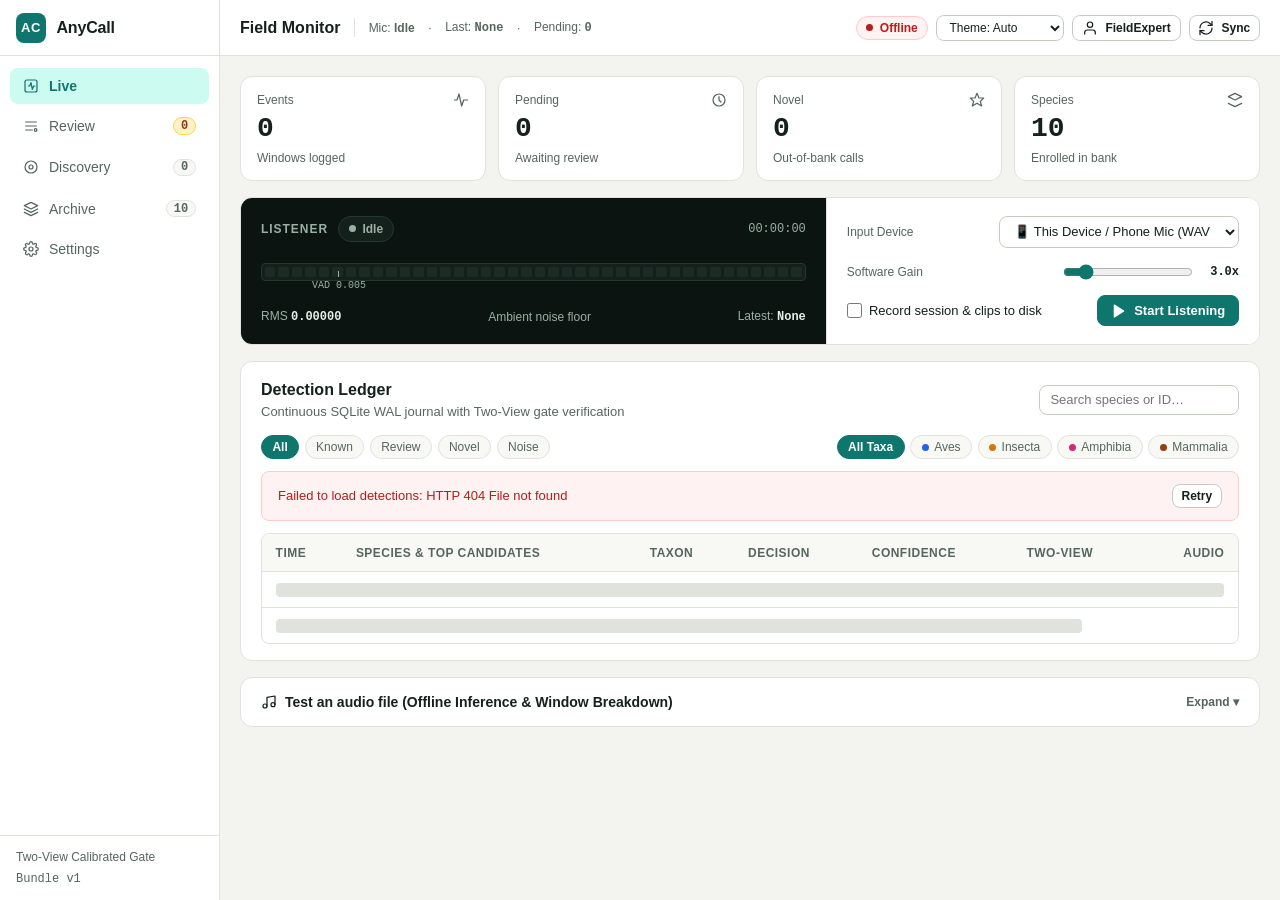
==== commit 16a4bb29: "feat(standalone): add full on-device AnyCall v2 backend engine, native BirdNET TFLite 1024-D bridge," ====
--- a/public/index.html
+++ b/public/index.html
@@ -1924,20 +1924,27 @@
             <div class="card">
               <div class="card-head">
                 <div>
-                  <div class="card-title">Mobile &amp; Edge Station Connection</div>
-                  <div class="card-desc">Configure Edge Server URL for Android APK / Remote Field Tablet</div>
+                  <div class="card-title">Backend Mode &amp; Edge Connection</div>
+                  <div class="card-desc">Run the AnyCall v2 engine standalone on-device or connect to a remote Edge Station</div>
                 </div>
               </div>
               <div style="display: flex; flex-direction: column; gap: 0.65rem;">
                 <div>
-                  <label class="ctrl-label" for="setting-server-url">Edge Station API URL (leave blank if hosted on this origin)</label>
+                  <label class="ctrl-label" for="setting-backend-mode">Backend Execution Mode</label>
+                  <select id="setting-backend-mode" class="form-select" style="width: 100%; margin-top: 0.25rem;" onchange="saveBackendModeFromSettings(this.value)">
+                    <option value="standalone">📱 Standalone On-Device Backend (Runs locally on phone)</option>
+                    <option value="remote">🌐 Remote Edge Station Server (Connect via LAN / Wi-Fi)</option>
+                  </select>
+                </div>
+                <div id="setting-remote-url-box">
+                  <label class="ctrl-label" for="setting-server-url">Edge Station API URL (when using Remote Server mode)</label>
                   <div style="display: flex; gap: 0.5rem; margin-top: 0.25rem;">
                     <input type="text" id="setting-server-url" class="form-input mono" style="flex: 1;" placeholder="http://192.168.1.100:8000" />
                     <button class="btn btn-primary" onclick="saveServerUrlFromSettings()">Save URL</button>
                   </div>
                 </div>
                 <div style="display: flex; justify-content: space-between; align-items: center; gap: 0.5rem; flex-wrap: wrap;">
-                  <span class="mono" style="font-size: var(--text-xs); color: var(--text-muted);" id="db-last-sync-lbl">GitHub DB Sync: Ready</span>
+                  <span class="mono" style="font-size: var(--text-xs); color: var(--text-muted);" id="db-last-sync-lbl">On-Device Bundle: 52 Species Ready</span>
                   <button class="btn btn-sm" id="btn-github-sync" onclick="updateDbFromGitHub()">Sync Prototypes from GitHub</button>
                 </div>
               </div>
@@ -1993,17 +2000,24 @@
   <div class="modal-backdrop" id="modal-server" role="dialog" aria-modal="true" aria-labelledby="title-modal-server">
     <div class="modal-dialog">
       <div style="display: flex; justify-content: space-between; align-items: center;">
-        <h2 class="card-title" id="title-modal-server">Edge Station Server URL</h2>
+        <h2 class="card-title" id="title-modal-server">Backend Mode &amp; Server Config</h2>
         <button class="btn btn-sm" onclick="closeModal('modal-server')">✕</button>
       </div>
       <form onsubmit="saveServerModal(event)" style="display: flex; flex-direction: column; gap: 0.75rem;">
         <div>
-          <label class="ctrl-label" for="input-server-url">AnyCall v2 Edge Server URL</label>
+          <label class="ctrl-label" for="input-backend-mode">Execution Mode</label>
+          <select id="input-backend-mode" class="form-select" style="width: 100%; margin-top: 0.25rem;">
+            <option value="standalone">📱 Standalone On-Device Backend (Run locally on phone)</option>
+            <option value="remote">🌐 Remote Edge Station Server (Connect to PC / Pi)</option>
+          </select>
+        </div>
+        <div>
+          <label class="ctrl-label" for="input-server-url">Remote Edge Server URL (only used in Remote Mode)</label>
           <input type="text" id="input-server-url" class="form-input mono" style="width: 100%; margin-top: 0.25rem;" placeholder="http://192.168.1.100:8000 (or blank for local origin)" />
         </div>
         <div style="display: flex; justify-content: flex-end; gap: 0.5rem; margin-top: 0.5rem;">
           <button type="button" class="btn" onclick="closeModal('modal-server')">Cancel</button>
-          <button type="submit" class="btn btn-primary">Connect &amp; Sync</button>
+          <button type="submit" class="btn btn-primary">Apply &amp; Sync</button>
         </div>
       </form>
     </div>
@@ -2055,7 +2069,7 @@
             <option value="Aves">Aves (Bird)</option>
             <option value="Insecta">Insecta (Insect)</option>
             <option value="Amphibia">Amphibia (Amphibian)</option>
-            <option value="Mammalia">Mammalia (Mammal)</option>
+            <option value="Mammalia">Mammal</option>
           </select>
         </div>
         <div>
@@ -2110,6 +2124,7 @@
   <!-- ITEM 48: Live Toast with aria-live="polite" -->
   <div id="toast" role="status" aria-live="polite">Ready</div>
 
+  <script src="standalone-engine.js"></script>
   <script>
     /* =========================================================================
        STATE & UTILITIES
@@ -2163,6 +2178,12 @@
       return window.location.protocol === "file:" || window.location.hostname.includes("github.io") || !!window.AndroidBridge;
     }
 
+    function getBackendMode() {
+      const saved = localStorage.getItem("anycall_backend_mode");
+      if (saved === "standalone" || saved === "remote") return saved;
+      return isStandaloneMobileContext() ? "standalone" : "remote";
+    }
+
     function getServerBaseUrl() {
       const saved = (localStorage.getItem("anycall_server_url") || "").trim().replace(/\/+$/, "");
       if (saved) return saved;
@@ -2172,13 +2193,24 @@
 
     function apiUrl(path) {
       if (!path) return "";
-      if (path.startsWith("http://") || path.startsWith("https://")) return path;
+      if (path.startsWith("http://") || path.startsWith("https://") || path.startsWith("blob:")) return path;
       const base = getServerBaseUrl();
       return base ? `${base}${path.startsWith("/") ? path : "/" + path}` : path;
     }
 
-    /* Item 3: Checked Fetch Helper that inspects res.ok and surfaces HTTP status/detail */
+    function clipAudioUrl(windowId) {
+      if (typeof window.getClipAudioUrl === "function") {
+        const blobUrl = window.getClipAudioUrl(windowId);
+        if (blobUrl) return blobUrl;
+      }
+      return apiUrl(`/api/audio/${windowId}.wav`);
+    }
+
+    /* Item 3: Checked Fetch Helper that routes to On-Device Standalone Engine or Remote Server */
     async function apiFetch(url, options = {}) {
+      if (getBackendMode() === "standalone" && typeof window.standaloneApiFetch === "function") {
+        return await window.standaloneApiFetch(url, options);
+      }
       const res = await fetch(apiUrl(url), options);
       let payload = null;
       try { payload = await res.json(); } catch (_) {}
@@ -2203,6 +2235,13 @@
     function updateConnectionBadge(ok) {
       const pill = document.getElementById("conn-pill");
       const lbl = document.getElementById("conn-label");
+      if (getBackendMode() === "standalone") {
+        consecutivePollFailures = 0;
+        pill.setAttribute("data-conn", "connected");
+        const hasNative = !!(window.AndroidBridge && typeof window.AndroidBridge.hasNativeBirdNet === "function" && window.AndroidBridge.hasNativeBirdNet());
+        lbl.innerText = hasNative ? "On-Device · TFLite" : "Standalone · On-Device";
+        return;
+      }
       if (ok) {
         consecutivePollFailures = 0;
         pill.setAttribute("data-conn", "connected");
@@ -2307,18 +2346,35 @@
     }
 
     function openServerModal(btn) {
+      const modeSel = document.getElementById("input-backend-mode");
+      if (modeSel) modeSel.value = getBackendMode();
       document.getElementById("input-server-url").value = localStorage.getItem("anycall_server_url") || getServerBaseUrl();
       openModal("modal-server", btn);
     }
 
     function saveServerModal(e) {
       e.preventDefault();
+      const modeVal = document.getElementById("input-backend-mode")?.value || "standalone";
       const val = document.getElementById("input-server-url").value.trim().replace(/\/+$/, "");
+      localStorage.setItem("anycall_backend_mode", modeVal);
       localStorage.setItem("anycall_server_url", val);
+      const settingMode = document.getElementById("setting-backend-mode");
+      if (settingMode) settingMode.value = modeVal;
       const settingInp = document.getElementById("setting-server-url");
       if (settingInp) settingInp.value = val;
       closeModal("modal-server");
-      showToast(val ? `Edge Station URL set to ${val}` : "Using local origin server.");
+      showToast(modeVal === "standalone" ? "Running in Standalone On-Device mode." : (val ? `Remote Edge Station URL set to ${val}` : "Using local origin server."));
+      updateConnectionBadge(true);
+      loadMicDevices();
+      syncAllData();
+    }
+
+    function saveBackendModeFromSettings(modeVal) {
+      localStorage.setItem("anycall_backend_mode", modeVal);
+      const modalMode = document.getElementById("input-backend-mode");
+      if (modalMode) modalMode.value = modeVal;
+      showToast(modeVal === "standalone" ? "Switched to Standalone On-Device Backend." : "Switched to Remote Edge Station Server.");
+      updateConnectionBadge(true);
       loadMicDevices();
       syncAllData();
     }
@@ -2420,7 +2476,7 @@
       const h = canvas.height = canvas.clientHeight || 140;
 
       try {
-        const res = await fetch(apiUrl(`/api/audio/${windowId}.wav`));
+        const res = await fetch(clipAudioUrl(windowId));
         if (!res.ok) throw new Error("No WAV");
         const buf = await res.arrayBuffer();
         const audioCtx = new (window.OfflineAudioContext || window.webkitOfflineAudioContext)(1, 48000 * 3, 48000);
@@ -2650,7 +2706,7 @@
                     Window <strong>${escHtml(d.window_id)}</strong> &middot; &rho;<sub>deep</sub>: ${Number(d.rho_deep ?? 0).toFixed(2)} &middot; &rho;<sub>desc</sub>: ${Number(d.rho_desc ?? 0).toFixed(2)}
                   </div>
                   <div id="ledger-audio-slot-${escHtml(d.window_id)}">
-                    ${isExpanded ? `<audio controls autoplay src="${escHtml(apiUrl('/api/audio/' + d.window_id + '.wav'))}" style="width: 100%; max-width: 460px; height: 34px;"></audio>` : ''}
+                    ${isExpanded ? `<audio controls autoplay src="${escHtml(clipAudioUrl(d.window_id))}" style="width: 100%; max-width: 460px; height: 34px;"></audio>` : ''}
                   </div>
                 </div>
               </div>
@@ -2790,7 +2846,7 @@
           <canvas id="review-detail-spec"></canvas>
         </div>
 
-        <audio id="review-detail-audio" controls src="${escHtml(apiUrl('/api/audio/' + it.window_id + '.wav'))}" style="width: 100%; height: 36px;"></audio>
+        <audio id="review-detail-audio" controls src="${escHtml(clipAudioUrl(it.window_id))}" style="width: 100%; height: 36px;"></audio>
 
         <div style="display: flex; flex-direction: column; gap: 0.45rem; padding-top: 0.5rem; border-top: 1px solid var(--border);">
           <label class="ctrl-label" for="rev-detail-sp-input">Confirm or Reassign Species Label</label>
@@ -2961,7 +3017,7 @@
                   <span class="mono"><strong>${escHtml(wid)}</strong> <span style="color: var(--text-muted);" title="${escHtml(mTime.utc)}">&middot; ${escHtml(mTime.rel)} (${escHtml(mTime.utc)})</span></span>
                   <button class="btn btn-sm btn-danger" onclick="removeClusterMember('${escHtml(c.cluster_id)}', '${escHtml(m.item_id)}')">Remove</button>
                 </div>
-                <audio controls src="${escHtml(apiUrl('/api/audio/' + wid + '.wav'))}" style="width: 100%; height: 28px;" preload="none"></audio>
+                <audio controls src="${escHtml(clipAudioUrl(wid))}" style="width: 100%; height: 28px;" preload="none"></audio>
               </div>
             `;
           }).join("");
@@ -3702,8 +3758,11 @@
       const savedTheme = localStorage.getItem("anycall_theme") || "auto";
       setThemeMode(savedTheme);
       document.getElementById("lbl-expert-name").innerText = getExpert();
+      const settingMode = document.getElementById("setting-backend-mode");
+      if (settingMode) settingMode.value = getBackendMode();
       const settingInp = document.getElementById("setting-server-url");
       if (settingInp) settingInp.value = localStorage.getItem("anycall_server_url") || "";
+      updateConnectionBadge(true);
       if ("serviceWorker" in navigator && window.location.protocol !== "file:") {
         navigator.serviceWorker.register("service-worker.js").catch(() => {});
       }
